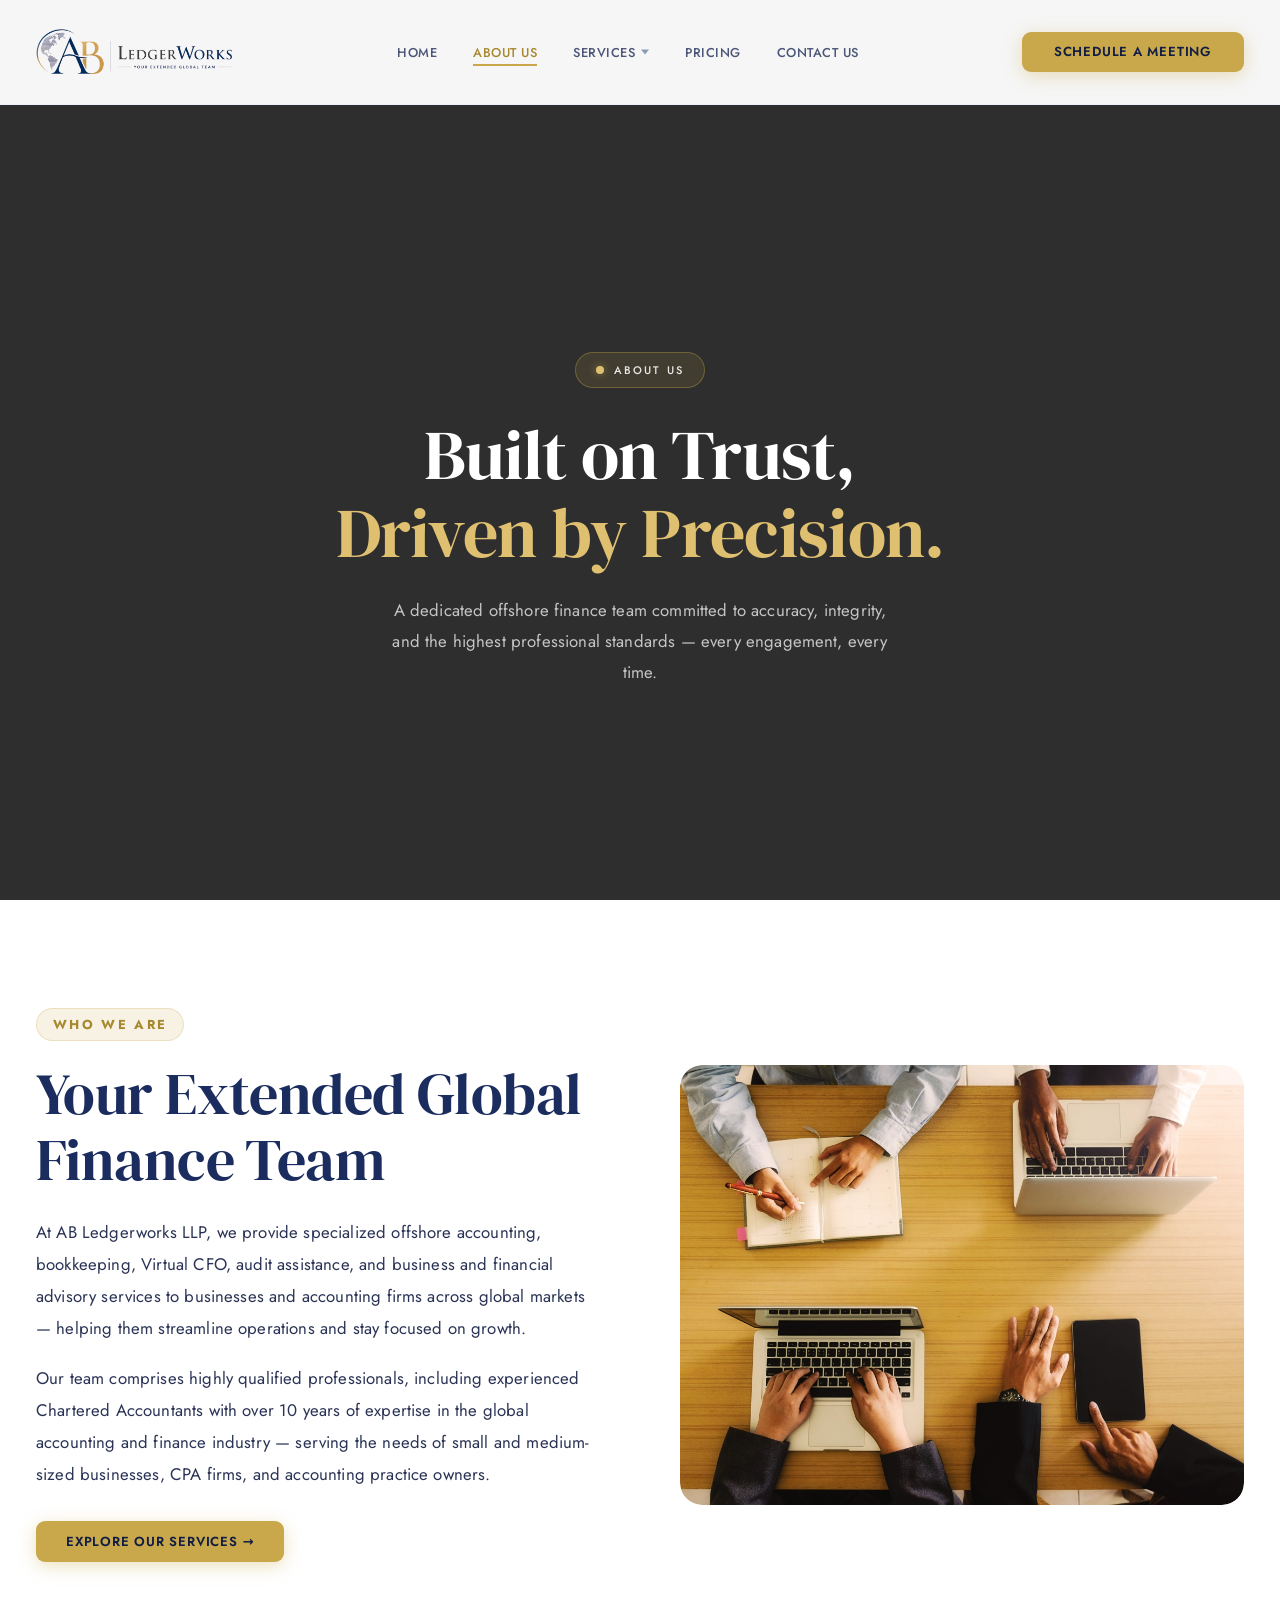
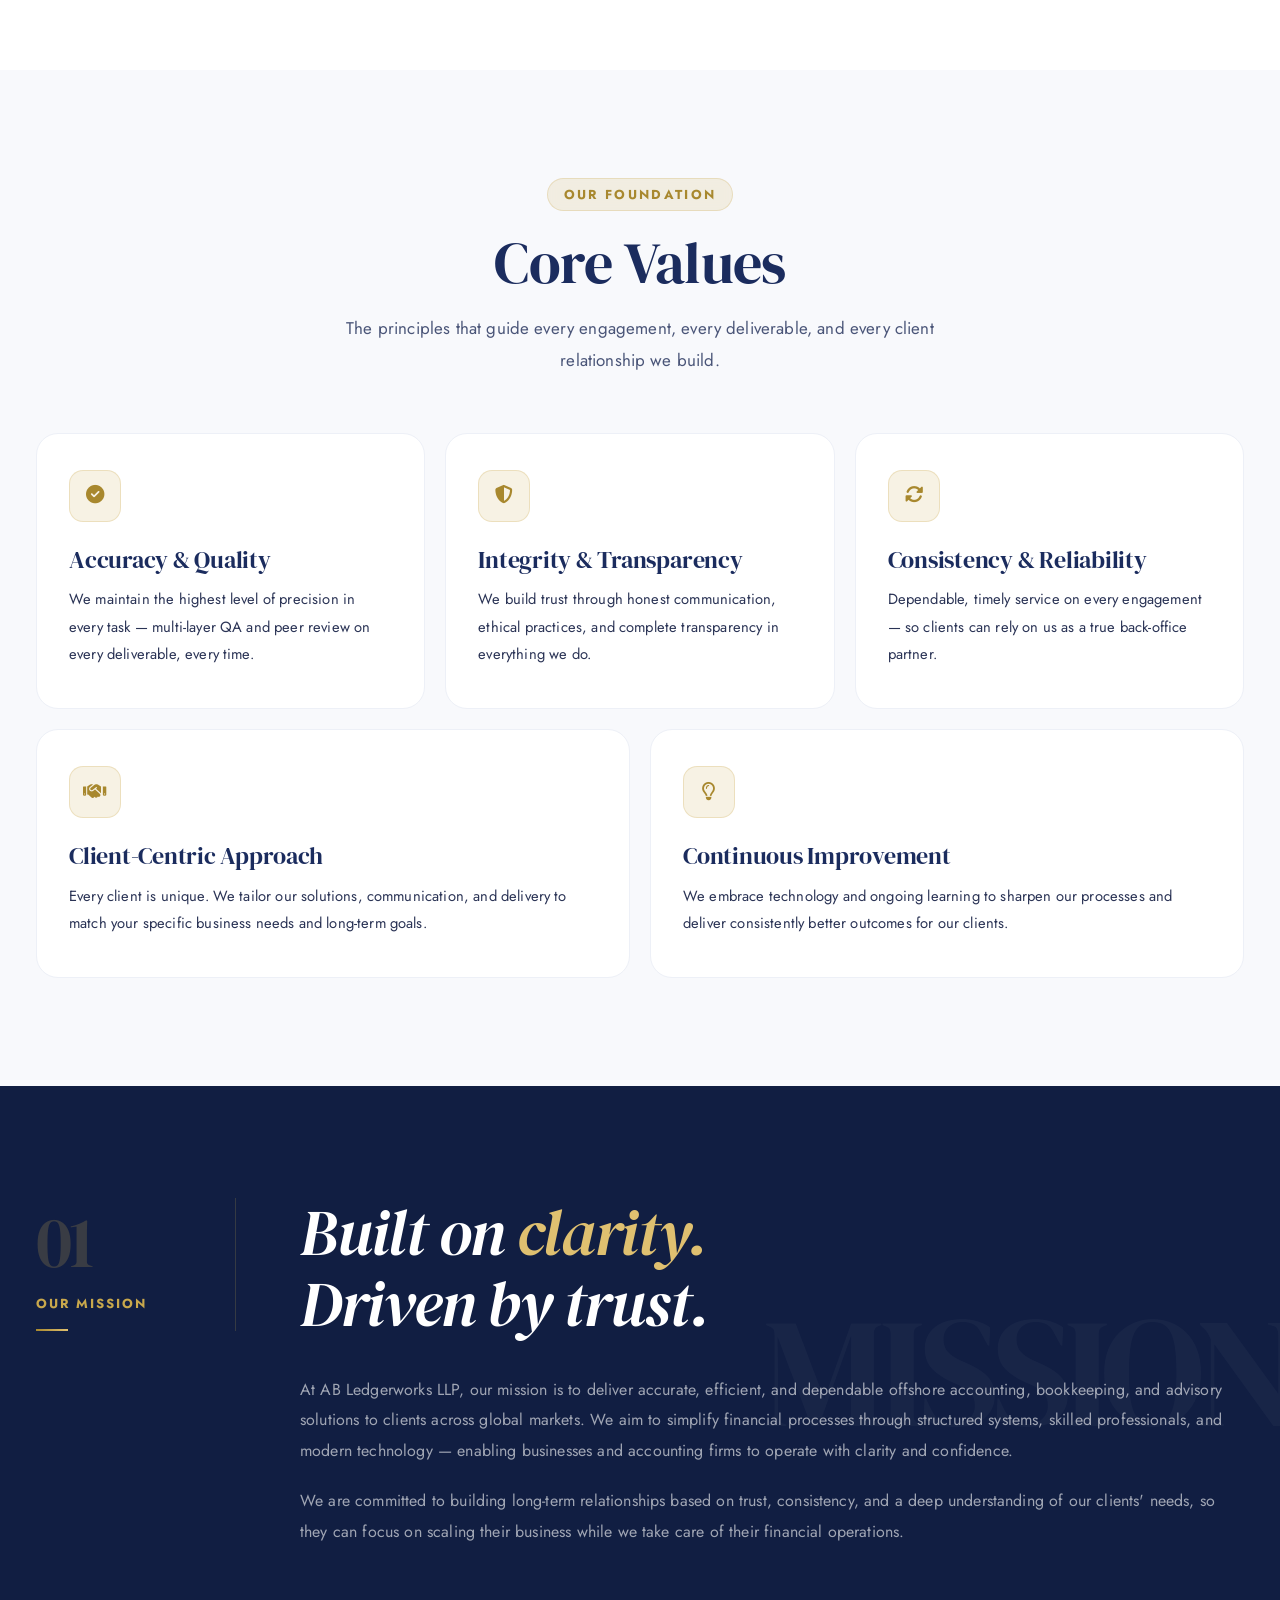
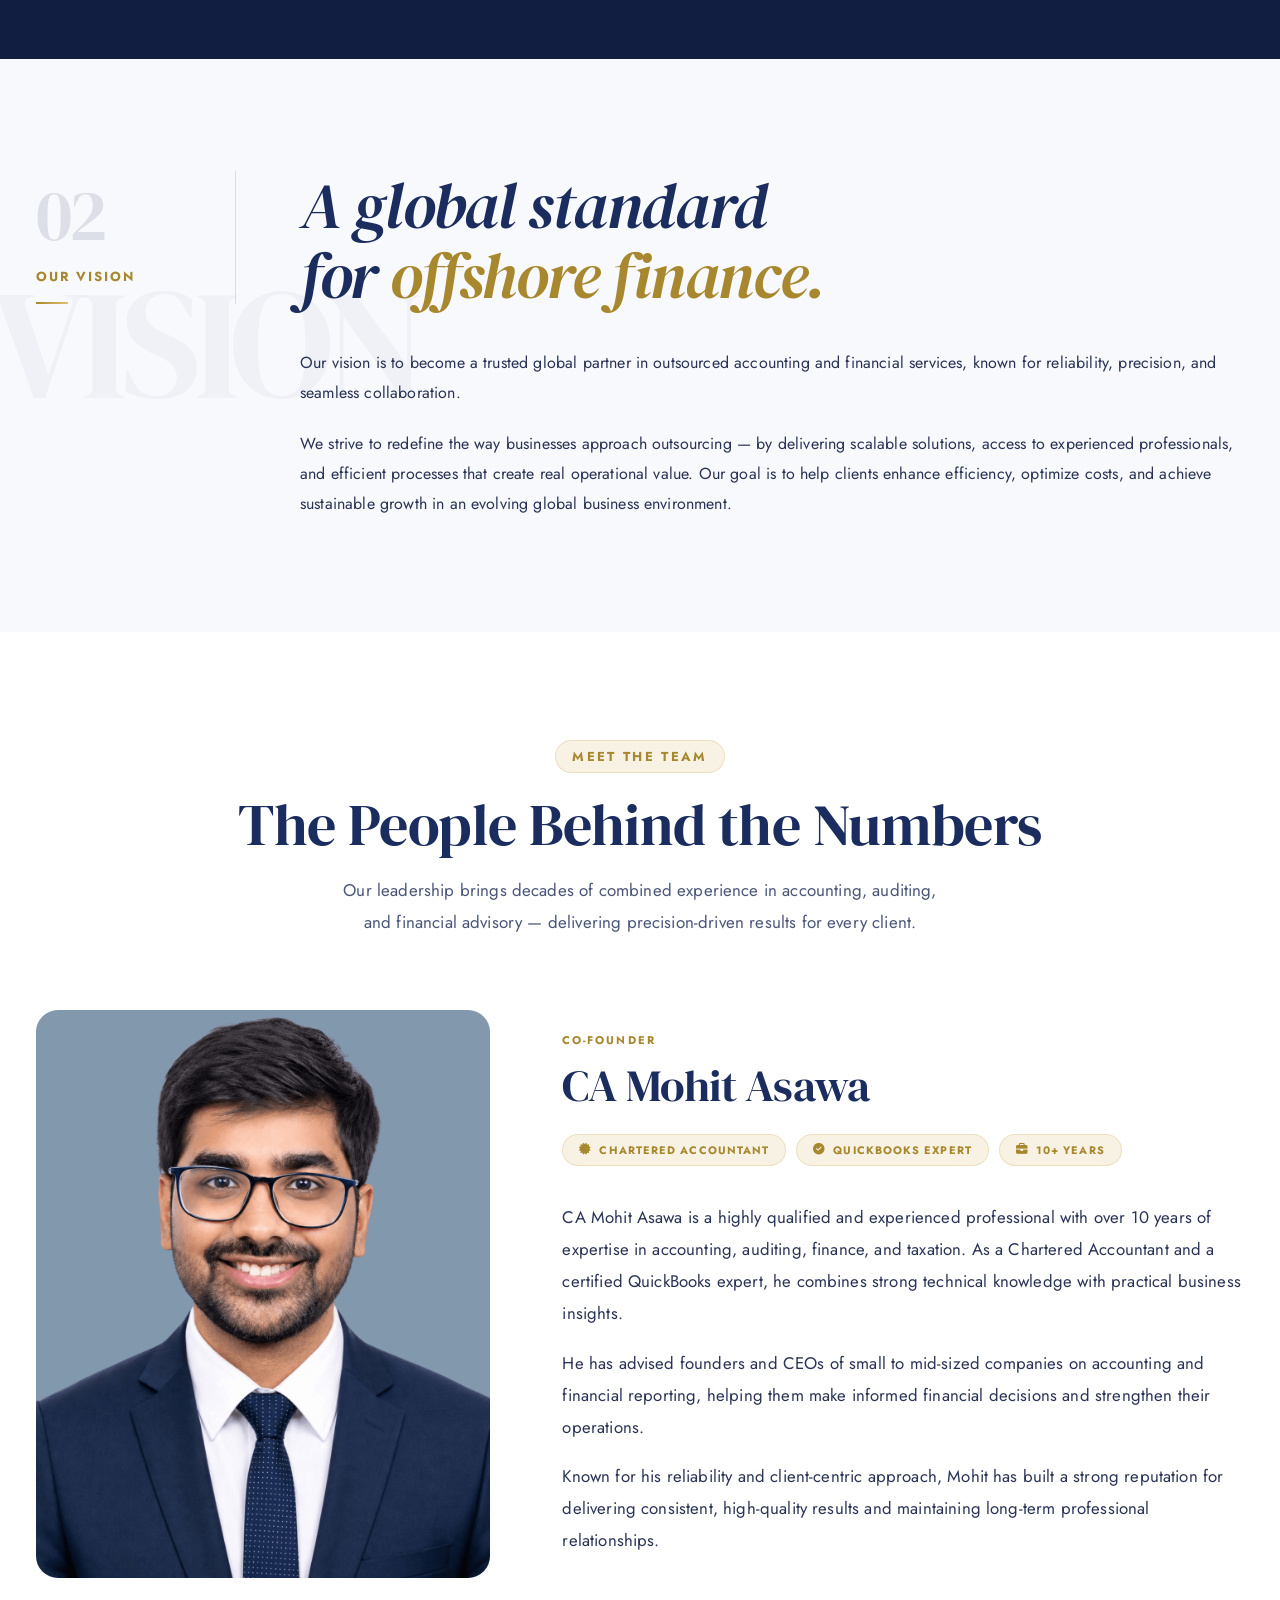
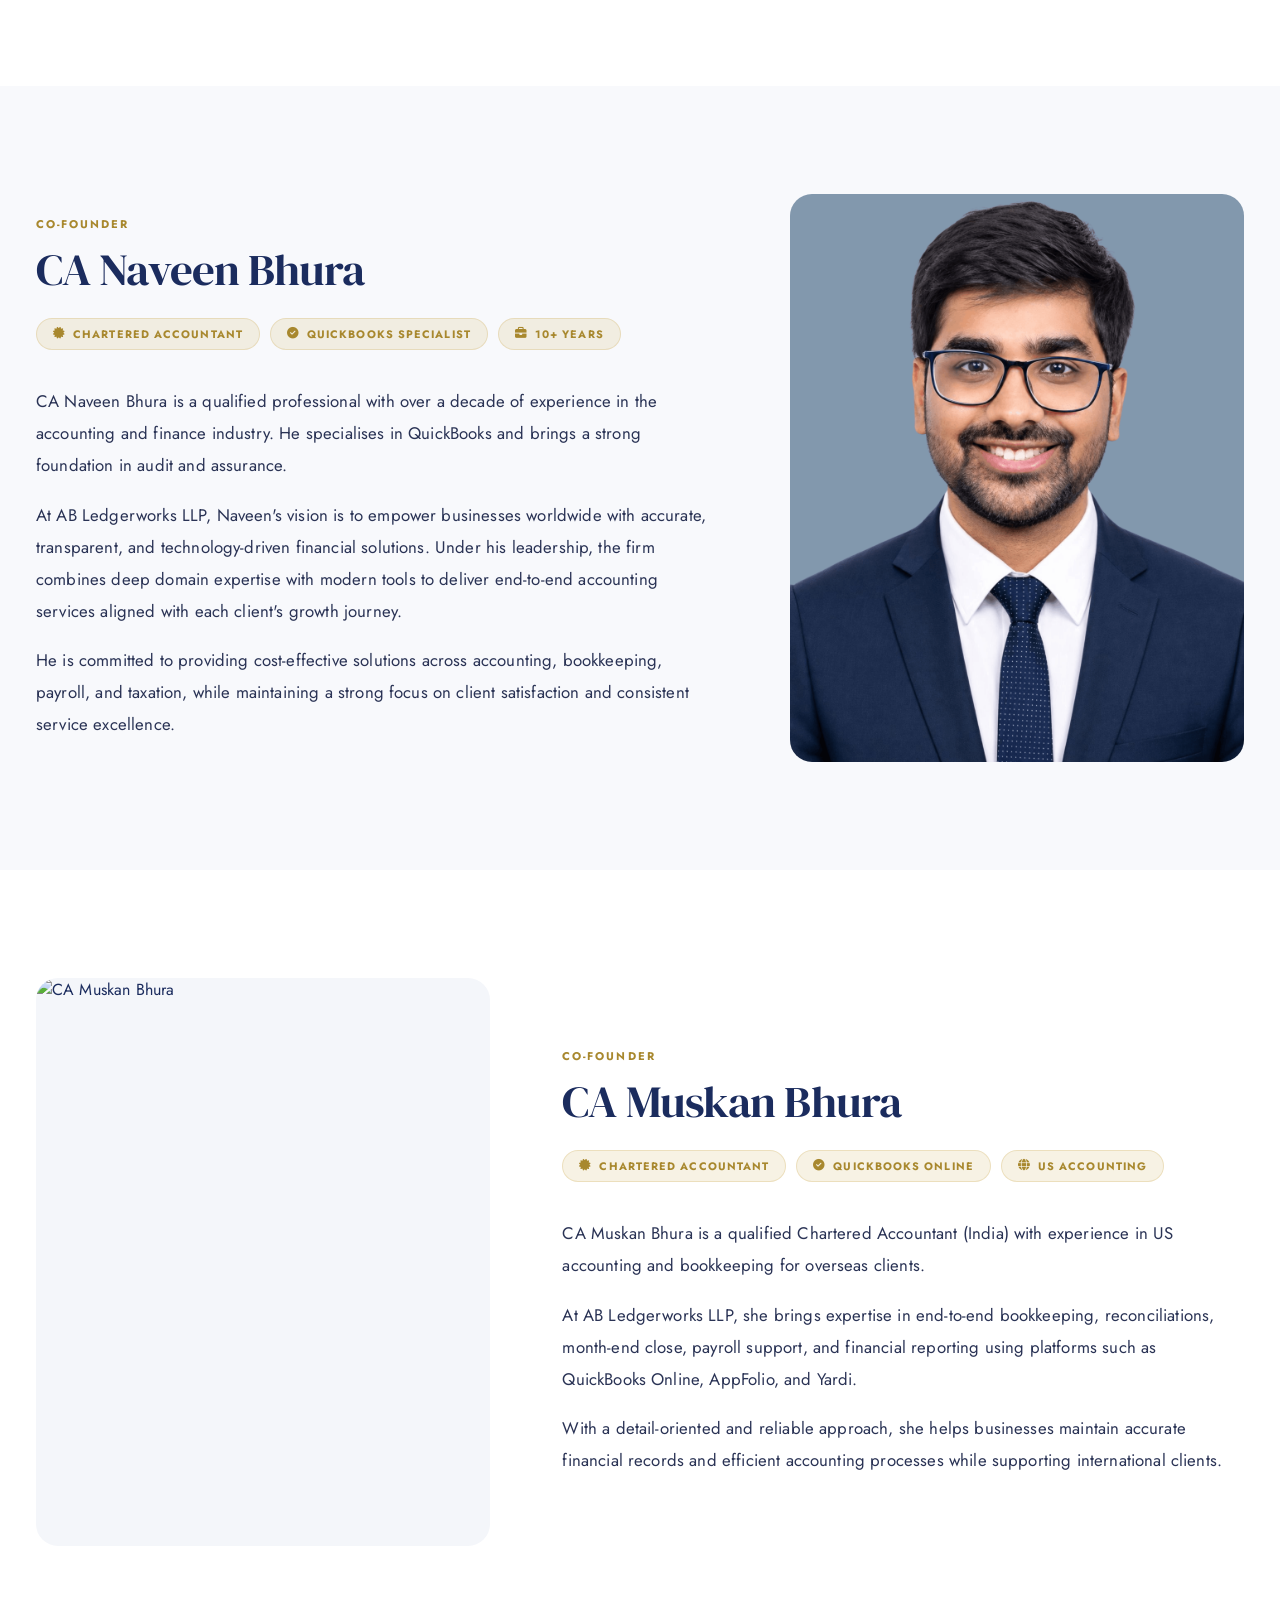
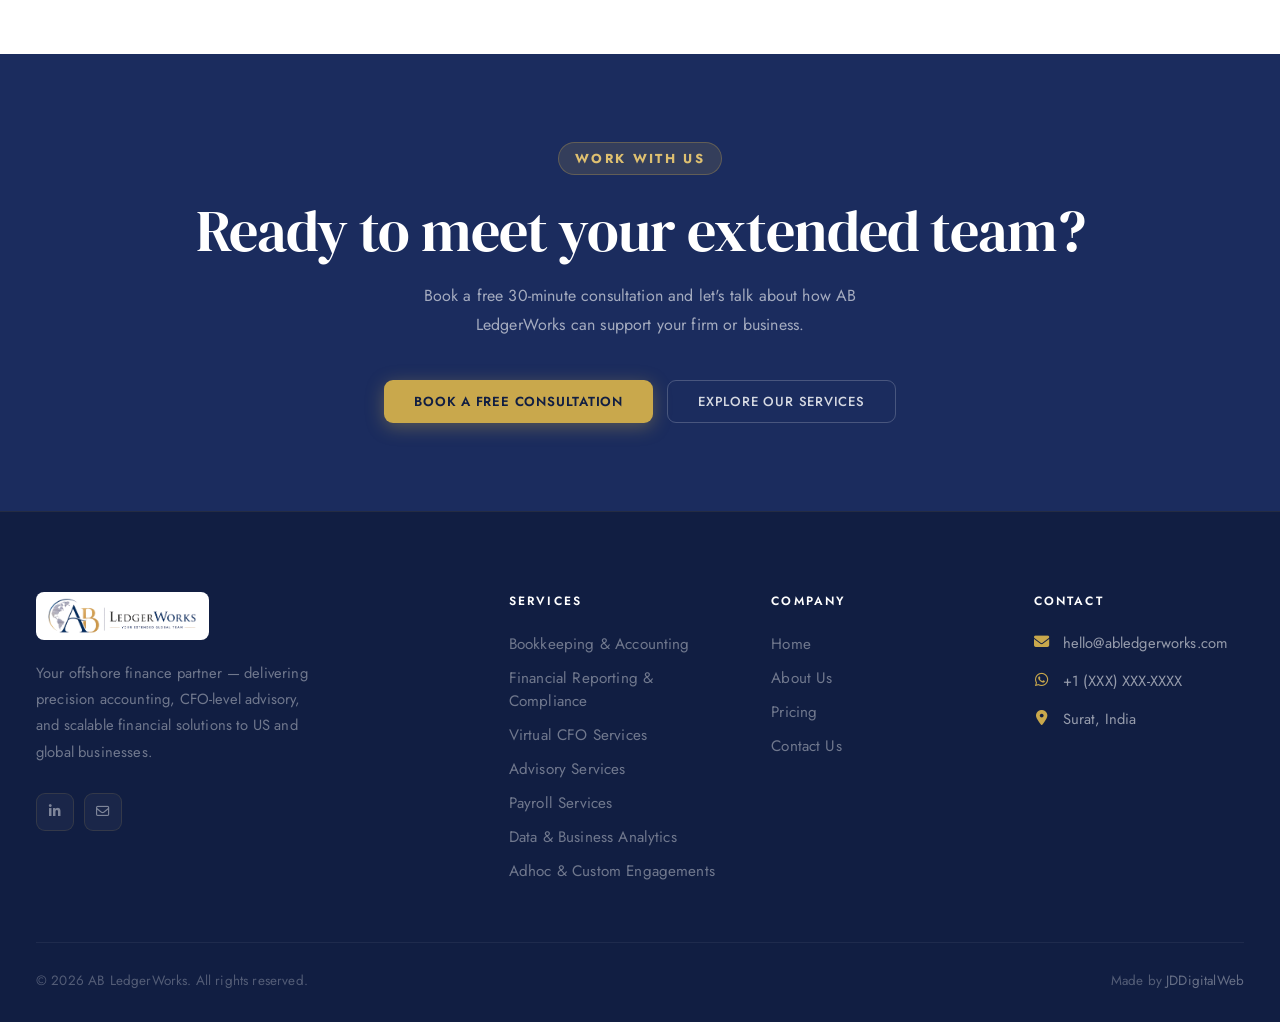
==== about.html @ 7b3af663 "Add services, pricing, contact pages; update nav, footer, and form handling - Add services.html with" ====
<!DOCTYPE html>
<html lang="en">
<head>
<meta charset="UTF-8">
<meta name="viewport" content="width=device-width, initial-scale=1.0">
<title>About Us — AB LedgerWorks</title>
<link href="https://fonts.googleapis.com/css2?family=DM+Serif+Display:ital@0;1&family=Jost:wght@300;400;500;600&display=swap" rel="stylesheet">
<link rel="stylesheet" href="https://cdnjs.cloudflare.com/ajax/libs/font-awesome/6.4.0/css/all.min.css">
<link rel="stylesheet" href="/css/global.css">
<script src="/js/layout.js" defer></script>
<style>

  /* ═══════════════════════════════════════
     HERO
  ═══════════════════════════════════════ */
  .about-hero {
    position: relative; height: 100vh; min-height: 560px;
    display: flex; align-items: center; overflow: hidden;
    background-image: url('/about.jpg');
    background-size: cover; background-position: center 35%;
  }
  .about-hero-overlay {
    position: absolute; inset: 0;
    background: rgba(0,0,0,0.82);
  }
  .about-hero-content {
    position: relative; z-index: 2;
    width: 100%; padding-top: 140px;
    text-align: center;
  }
  @keyframes heroFadeUp {
    from { opacity: 0; transform: translateY(32px); filter: blur(4px); }
    to   { opacity: 1; transform: translateY(0);    filter: blur(0); }
  }
  .about-hero-label {
    display: inline-flex; align-items: center; gap: 10px;
    font-family: var(--font-body);
    font-size: 11px; font-weight: 500; letter-spacing: 0.2em;
    text-transform: uppercase; color: rgba(255,255,255,0.88);
    background: rgba(201,168,76,0.12);
    border: 1px solid rgba(201,168,76,0.35);
    border-radius: 100px; padding: 9px 20px; margin-bottom: 28px;
    backdrop-filter: blur(8px);
    animation: heroFadeUp 0.7s cubic-bezier(0.22,1,0.36,1) 0.1s both;
  }
  .about-hero-label::before {
    content: ''; display: block; width: 8px; height: 8px;
    border-radius: 50%; flex-shrink: 0;
    background: var(--accent-light);
    box-shadow: 0 0 8px rgba(201,168,76,0.6);
  }
  .about-hero-title {
    font-family: var(--font-display);
    font-size: clamp(2.8rem, 5.5vw, 4.8rem);
    color: var(--white); font-weight: 400;
    line-height: 1.12; letter-spacing: -0.01em;
    margin-bottom: 22px;
    animation: heroFadeUp 0.8s cubic-bezier(0.22,1,0.36,1) 0.25s both;
  }
  .about-hero-title em { color: var(--accent-light); font-style: normal; }
  .about-hero-sub {
    font-family: var(--font-body);
    font-size: 1.05rem; font-weight: 400; color: rgba(255,255,255,0.72);
    max-width: 52ch; margin: 0 auto;
    line-height: 1.85;
    animation: heroFadeUp 0.7s cubic-bezier(0.22,1,0.36,1) 0.42s both;
  }

  /* ═══════════════════════════════════════
     WHO WE ARE
  ═══════════════════════════════════════ */
  #who-we-are { background: var(--white); }
  #values { background: var(--off-white); }
  .who-grid {
    display: grid; grid-template-columns: 1fr 1fr;
    gap: 80px; align-items: center;
  }
  .who-text .section-label { display: inline-flex; }
  .who-title {
    font-family: var(--font-display);
    font-size: clamp(2.6rem, 4.5vw, 3.6rem);
    color: var(--navy); font-weight: 400;
    line-height: 1.15; letter-spacing: -0.01em; margin-bottom: 24px;
  }
  .who-body {
    font-family: var(--font-body);
    font-size: 1.05rem; font-weight: 400; color: var(--grey-800);
    line-height: 1.9; margin-bottom: 18px; max-width: 56ch;
  }
  .who-visual {
    position: relative; border-radius: var(--radius-lg); overflow: hidden;
  }
  .who-visual img {
    width: 100%; height: 440px;
    object-fit: cover; display: block;
    border-radius: var(--radius-lg);
  }

  /* ═══════════════════════════════════════
     MISSION & VISION — INDEXED EDITORIAL
  ═══════════════════════════════════════ */
  #our-mission {
    background: var(--navy-deep); padding: 112px 0;
    position: relative; overflow: hidden;
  }
  #our-vision {
    background: var(--off-white); padding: 112px 0;
    position: relative; overflow: hidden;
  }
  #our-mission::after {
    content: 'MISSION'; position: absolute; right: -10px; top: 50%; transform: translateY(-50%);
    font-family: var(--font-display); font-size: clamp(5rem, 12vw, 10rem); font-weight: 400;
    color: rgba(255,255,255,0.03); line-height: 1; letter-spacing: -0.04em;
    pointer-events: none; user-select: none; white-space: nowrap;
  }
  #our-vision::after {
    content: 'VISION'; position: absolute; left: -10px; top: 50%; transform: translateY(-50%);
    font-family: var(--font-display); font-size: clamp(5rem, 12vw, 10rem); font-weight: 400;
    color: rgba(27,44,94,0.04); line-height: 1; letter-spacing: -0.04em;
    pointer-events: none; user-select: none; white-space: nowrap;
  }

  .mv-wrap {
    display: grid; grid-template-columns: 200px 1fr;
    gap: 0; align-items: start;
  }
  .mv-index {
    padding-top: 8px; padding-right: 56px; border-right: 1px solid;
  }
  #our-mission .mv-index { border-color: rgba(201,168,76,0.20); }
  #our-vision  .mv-index { border-color: var(--grey-200); }

  .mv-index-num {
    font-family: var(--font-display); font-size: 4.5rem; font-weight: 400;
    line-height: 1; letter-spacing: -0.04em; margin-bottom: 16px;
  }
  #our-mission .mv-index-num { color: rgba(201,168,76,0.22); }
  #our-vision  .mv-index-num { color: rgba(27,44,94,0.12); }

  .mv-index-label {
    font-family: var(--font-body); font-size: 0.82rem; font-weight: 700;
    letter-spacing: 0.15em; text-transform: uppercase; margin-bottom: 16px;
  }
  #our-mission .mv-index-label { color: var(--accent); }
  #our-vision  .mv-index-label { color: var(--accent-dark); }

  .mv-index-rule {
    width: 32px; height: 2px;
    background: linear-gradient(90deg, var(--accent-dark), var(--accent-light));
  }

  .mv-content { padding-left: 64px; }

  .mv-heading {
    font-family: var(--font-display);
    font-size: clamp(2.5rem, 5vw, 4.5rem); font-weight: 400;
    font-style: italic;
    line-height: 1.1; margin-bottom: 36px; letter-spacing: -0.02em;
  }
  #our-mission .mv-heading { color: var(--white); }
  #our-vision  .mv-heading { color: var(--navy); }
  .mv-heading em { font-style: italic; color: inherit; }
  #our-mission .mv-heading em { color: var(--accent-light); }
  #our-vision  .mv-heading em  { color: var(--accent-dark); }

  .mv-body { display: flex; flex-direction: column; gap: 20px; }
  .mv-body p { font-family: var(--font-body); font-size: 1rem; font-weight: 400; line-height: 1.9; margin: 0; }
  #our-mission .mv-body p { color: rgba(255,255,255,0.60); }
  #our-vision  .mv-body p { color: var(--grey-800); }

  @media (max-width: 860px) {
    .mv-wrap { grid-template-columns: 1fr; }
    .mv-index {
      padding-right: 0; padding-bottom: 28px; border-right: none; border-bottom: 1px solid;
      display: flex; align-items: center; gap: 20px; margin-bottom: 36px;
    }
    .mv-index-num { font-size: 2.8rem; margin-bottom: 0; }
    .mv-index-rule { display: none; }
    .mv-content { padding-left: 0; }
  }
  @media (max-width: 768px) {
    #our-mission, #our-vision { padding: 72px 0; }
    #our-mission::after, #our-vision::after { display: none; }
  }

  /* ═══════════════════════════════════════
     CORE VALUES
  ═══════════════════════════════════════ */
  .values-header { text-align: center; max-width: 640px; margin: 0 auto 56px; }
  .values-header .section-label { display: inline-flex; }

  .values-grid {
    display: grid;
    grid-template-columns: repeat(6, 1fr);
    gap: 20px;
  }
  .value-card:nth-child(1),
  .value-card:nth-child(2),
  .value-card:nth-child(3) { grid-column: span 2; }
  .value-card:nth-child(4),
  .value-card:nth-child(5) { grid-column: span 3; }

  .value-card {
    background: var(--white);
    border: 1px solid var(--grey-100);
    border-radius: var(--radius-lg);
    padding: 36px 32px 40px;
    position: relative; overflow: hidden;
    transition: box-shadow 0.3s, border-color 0.3s, transform 0.3s;
  }
  .value-card::before {
    content: ''; position: absolute; top: 0; left: 0; right: 0; height: 3px;
    background: linear-gradient(90deg, var(--accent-dark), var(--accent), var(--accent-light));
    opacity: 0; transition: opacity 0.3s;
  }
  .value-card:hover { border-color: rgba(201,168,76,0.30); box-shadow: var(--shadow-lg); transform: translateY(-4px); }
  .value-card:hover::before { opacity: 1; }

  .value-icon-wrap {
    width: 52px; height: 52px; border-radius: 14px;
    background: var(--accent-glow);
    border: 1px solid rgba(201,168,76,0.25);
    display: flex; align-items: center; justify-content: center;
    margin-bottom: 24px;
    transition: background 0.3s, border-color 0.3s;
  }
  .value-card:hover .value-icon-wrap { background: rgba(201,168,76,0.22); border-color: rgba(201,168,76,0.45); }
  .value-icon-wrap i { font-size: 1.15rem; color: var(--accent-dark); transition: color 0.3s; }
  .value-card:hover .value-icon-wrap i { color: var(--accent); }

  .value-title {
    font-family: var(--font-display); font-size: 1.5rem; font-weight: 400;
    color: var(--navy); margin-bottom: 12px; line-height: 1.2;
    letter-spacing: -0.01em;
  }
  .value-desc {
    font-family: var(--font-body); font-size: 0.92rem; font-weight: 400;
    color: var(--grey-800); line-height: 1.85;
  }

  /* ═══════════════════════════════════════
     MEET THE TEAM
  ═══════════════════════════════════════ */
  #team { background: var(--white); }
  .team-header { text-align: center; margin: 0 auto 72px; }
  .team-header .section-label { display: inline-flex; }

  #team { background: var(--white); }

  .team-alt-bg {
    background: var(--off-white);
    padding: 108px 0;
  }
  .team-white-bg {
    background: var(--white);
    padding: 108px 0;
  }

  /* Content wider (3fr), image narrower (2fr); flip inverts the columns */
  .team-profile {
    display: grid; grid-template-columns: 2fr 3fr;
    gap: 72px; align-items: center;
  }
  .team-profile.flip { grid-template-columns: 3fr 2fr; }

  .team-profile-photo {
    border-radius: var(--radius-lg); overflow: hidden;
    background: var(--grey-50);
  }
  .team-profile-photo img {
    width: 100%; display: block;
    aspect-ratio: 4 / 5; object-fit: cover; object-position: center center;
  }

  .team-profile.flip .team-profile-photo { order: 2; }
  .team-profile.flip .team-profile-content { order: 1; }

  .team-role-label {
    font-family: var(--font-body); font-size: 0.7rem; font-weight: 700;
    letter-spacing: 0.18em; text-transform: uppercase;
    color: var(--accent-dark); margin-bottom: 14px;
  }
  .team-name {
    font-family: var(--font-display);
    font-size: clamp(2.2rem, 3.5vw, 3.2rem);
    color: var(--navy); font-weight: 400; line-height: 1.08;
    letter-spacing: -0.02em; margin-bottom: 10px;
  }
  .team-subtitle {
    font-family: var(--font-body); font-size: 0.9rem; font-weight: 400;
    color: var(--grey-800); margin-bottom: 24px;
  }
  .team-tags {
    display: flex; flex-wrap: wrap; gap: 10px; margin-top: 24px; margin-bottom: 36px;
  }
  .team-tag {
    display: inline-flex; align-items: center; gap: 7px;
    font-family: var(--font-body); font-size: 0.68rem; font-weight: 700;
    letter-spacing: 0.1em; text-transform: uppercase;
    color: var(--accent-dark); background: var(--accent-glow);
    border: 1px solid rgba(201,168,76,0.25);
    border-radius: 100px; padding: 7px 16px;
  }
  .team-tag i { font-size: 0.72rem; }
  .team-bio p {
    font-family: var(--font-body); font-size: 1.05rem; font-weight: 400;
    color: var(--grey-800); line-height: 1.9; margin-bottom: 18px;
  }
  .team-bio p:last-child { margin-bottom: 0; }

  @media (max-width: 900px) {
    .team-profile,
    .team-profile.flip { grid-template-columns: 1fr; gap: 36px; }
    .team-profile-photo { order: 1 !important; }
    .team-profile-photo img { aspect-ratio: 3 / 2; }
    .team-profile-content { order: 2 !important; }
  }

  /* ═══════════════════════════════════════
     CTA STRIP
  ═══════════════════════════════════════ */
  #about-cta {
    background: var(--navy);
    padding: 88px 0;
    text-align: center;
  }
  .about-cta-label {
    display: inline-flex; align-items: center;
    font-family: var(--font-body); font-size: 13px; font-weight: 700;
    letter-spacing: 0.18em; text-transform: uppercase;
    color: var(--accent-light);
    background: rgba(201,168,76,0.15);
    border: 1px solid rgba(201,168,76,0.30);
    border-radius: 100px; padding: 6px 16px; margin-bottom: 24px;
  }
  .about-cta-title {
    font-family: var(--font-display);
    font-size: clamp(2.6rem, 4.5vw, 3.6rem);
    color: var(--white); font-weight: 400;
    line-height: 1.1; letter-spacing: -0.02em; margin-bottom: 18px;
  }
  .about-cta-sub {
    font-family: var(--font-body); font-size: 1rem;
    color: rgba(255,255,255,0.60); max-width: 48ch;
    margin: 0 auto 40px; line-height: 1.85;
  }
  .about-cta-actions { display: flex; gap: 14px; justify-content: center; flex-wrap: wrap; }

  /* ═══════════════════════════════════════
     RESPONSIVE
  ═══════════════════════════════════════ */
  @media (max-width: 900px) {
    .who-grid { grid-template-columns: 1fr; gap: 48px; }
    .mission-grid { grid-template-columns: 1fr; }
    .who-visual { display: none; }
    .values-grid { grid-template-columns: repeat(2, 1fr); }
    .value-card:nth-child(1), .value-card:nth-child(2),
    .value-card:nth-child(3), .value-card:nth-child(4),
    .value-card:nth-child(5) { grid-column: span 1; }
  }
  @media (max-width: 768px) {
    .about-hero { height: 50vh; min-height: 380px; }
    .about-cta-actions { flex-direction: column; align-items: center; }
  }
  @media (max-width: 540px) {
    .about-hero { height: 60vh; }
    .about-hero-title { font-size: clamp(2rem, 8vw, 2.8rem); }
    .values-grid { grid-template-columns: 1fr; }
  }

</style>
</head>
<body>

<!-- Nav and footer injected by layout.js -->

<!-- ═══════════════ HERO ═══════════════ -->
<section class="about-hero">
  <div class="about-hero-overlay"></div>
  <div class="container about-hero-content">
    <div class="about-hero-label">About Us</div>
    <h1 class="about-hero-title">Built on Trust,<br><em>Driven by Precision.</em></h1>
    <p class="about-hero-sub">A dedicated offshore finance team committed to accuracy, integrity, and the highest professional standards — every engagement, every time.</p>
  </div>
</section>

<!-- ═══════════════ WHO WE ARE ═══════════════ -->
<section id="who-we-are" class="section">
  <div class="container">
    <div class="who-grid">

      <div class="who-text">
        <div class="section-label">Who We Are</div>
        <h2 class="who-title">Your Extended Global Finance Team</h2>
        <p class="who-body">At AB Ledgerworks LLP, we provide specialized offshore accounting, bookkeeping, Virtual CFO, audit assistance, and business and financial advisory services to businesses and accounting firms across global markets — helping them streamline operations and stay focused on growth.</p>
        <p class="who-body">Our team comprises highly qualified professionals, including experienced Chartered Accountants with over 10 years of expertise in the global accounting and finance industry — serving the needs of small and medium-sized businesses, CPA firms, and accounting practice owners.</p>
        <a href="/services.html" class="btn btn-primary" style="margin-top:12px;">Explore Our Services →</a>
      </div>

      <div class="who-visual">
        <img src="/about_section.jpg" alt="AB LedgerWorks at work">
      </div>

    </div>
  </div>
</section>

<!-- ═══════════════ CORE VALUES ═══════════════ -->
<section id="values" class="section">
  <div class="container">

    <div class="values-header">
      <div class="section-label">Our Foundation</div>
      <h2 class="section-title">Core Values</h2>
      <p class="section-subtitle" style="margin:0 auto;">The principles that guide every engagement, every deliverable, and every client relationship we build.</p>
    </div>

    <div class="values-grid">

      <div class="value-card">
        <div class="value-icon-wrap"><i class="fa-solid fa-circle-check"></i></div>
        <div class="value-title">Accuracy &amp; Quality</div>
        <p class="value-desc">We maintain the highest level of precision in every task — multi-layer QA and peer review on every deliverable, every time.</p>
      </div>

      <div class="value-card">
        <div class="value-icon-wrap"><i class="fa-solid fa-shield-halved"></i></div>
        <div class="value-title">Integrity &amp; Transparency</div>
        <p class="value-desc">We build trust through honest communication, ethical practices, and complete transparency in everything we do.</p>
      </div>

      <div class="value-card">
        <div class="value-icon-wrap"><i class="fa-solid fa-rotate"></i></div>
        <div class="value-title">Consistency &amp; Reliability</div>
        <p class="value-desc">Dependable, timely service on every engagement — so clients can rely on us as a true back-office partner.</p>
      </div>

      <div class="value-card">
        <div class="value-icon-wrap"><i class="fa-solid fa-handshake"></i></div>
        <div class="value-title">Client-Centric Approach</div>
        <p class="value-desc">Every client is unique. We tailor our solutions, communication, and delivery to match your specific business needs and long-term goals.</p>
      </div>

      <div class="value-card">
        <div class="value-icon-wrap"><i class="fa-regular fa-lightbulb"></i></div>
        <div class="value-title">Continuous Improvement</div>
        <p class="value-desc">We embrace technology and ongoing learning to sharpen our processes and deliver consistently better outcomes for our clients.</p>
      </div>

    </div>
  </div>
</section>

<!-- ═══════════════ MISSION ═══════════════ -->
<section id="our-mission">
  <div class="container">
    <div class="mv-wrap">

      <div class="mv-index">
        <div class="mv-index-num">01</div>
        <div class="mv-index-label">Our Mission</div>
        <div class="mv-index-rule"></div>
      </div>

      <div class="mv-content">
        <h2 class="mv-heading">Built on <em>clarity.</em><br>Driven by trust.</h2>
        <div class="mv-body">
          <p>At AB Ledgerworks LLP, our mission is to deliver accurate, efficient, and dependable offshore accounting, bookkeeping, and advisory solutions to clients across global markets. We aim to simplify financial processes through structured systems, skilled professionals, and modern technology — enabling businesses and accounting firms to operate with clarity and confidence.</p>
          <p>We are committed to building long-term relationships based on trust, consistency, and a deep understanding of our clients' needs, so they can focus on scaling their business while we take care of their financial operations.</p>
        </div>
      </div>

    </div>
  </div>
</section>

<!-- ═══════════════ VISION ═══════════════ -->
<section id="our-vision">
  <div class="container">
    <div class="mv-wrap">

      <div class="mv-index">
        <div class="mv-index-num">02</div>
        <div class="mv-index-label">Our Vision</div>
        <div class="mv-index-rule"></div>
      </div>

      <div class="mv-content">
        <h2 class="mv-heading">A global standard<br>for <em>offshore finance.</em></h2>
        <div class="mv-body">
          <p>Our vision is to become a trusted global partner in outsourced accounting and financial services, known for reliability, precision, and seamless collaboration.</p>
          <p>We strive to redefine the way businesses approach outsourcing — by delivering scalable solutions, access to experienced professionals, and efficient processes that create real operational value. Our goal is to help clients enhance efficiency, optimize costs, and achieve sustainable growth in an evolving global business environment.</p>
        </div>
      </div>

    </div>
  </div>
</section>

<!-- ═══════════════ MEET THE TEAM ═══════════════ -->
<section id="team" class="section">
  <div class="container">

    <div class="team-header">
      <div class="section-label">Meet the Team</div>
      <h2 class="section-title" style="white-space:nowrap;text-align:center;">The People Behind the Numbers</h2>
      <p class="section-subtitle" style="margin:0 auto;">Our leadership brings decades of combined experience in accounting, auditing, and financial advisory — delivering precision-driven results for every client.</p>
    </div>

    <!-- Mohit — photo left, content right -->
    <div class="team-profile">
      <div class="team-profile-photo">
        <img src="/mohit.png" alt="CA Mohit Asawa">
      </div>
      <div class="team-profile-content">
        <div class="team-role-label">Co-Founder</div>
        <div class="team-name">CA Mohit Asawa</div>
        <div class="team-tags">
          <span class="team-tag"><i class="fa-solid fa-certificate"></i> Chartered Accountant</span>
          <span class="team-tag"><i class="fa-solid fa-circle-check"></i> QuickBooks Expert</span>
          <span class="team-tag"><i class="fa-solid fa-briefcase"></i> 10+ Years</span>
        </div>
        <div class="team-bio">
          <p>CA Mohit Asawa is a highly qualified and experienced professional with over 10 years of expertise in accounting, auditing, finance, and taxation. As a Chartered Accountant and a certified QuickBooks expert, he combines strong technical knowledge with practical business insights.</p>
          <p>He has advised founders and CEOs of small to mid-sized companies on accounting and financial reporting, helping them make informed financial decisions and strengthen their operations.</p>
          <p>Known for his reliability and client-centric approach, Mohit has built a strong reputation for delivering consistent, high-quality results and maintaining long-term professional relationships.</p>
        </div>
      </div>
    </div>

  </div>
</section>

<!-- Naveen — off-white bg, content left, photo right -->
<div class="team-alt-bg">
  <div class="container">
    <div class="team-profile flip">
      <div class="team-profile-photo">
        <img src="/mohit.png" alt="CA Naveen Bhura">
      </div>
      <div class="team-profile-content">
        <div class="team-role-label">Co-Founder</div>
        <div class="team-name">CA Naveen Bhura</div>
        <div class="team-tags">
          <span class="team-tag"><i class="fa-solid fa-certificate"></i> Chartered Accountant</span>
          <span class="team-tag"><i class="fa-solid fa-circle-check"></i> QuickBooks Specialist</span>
          <span class="team-tag"><i class="fa-solid fa-briefcase"></i> 10+ Years</span>
        </div>
        <div class="team-bio">
          <p>CA Naveen Bhura is a qualified professional with over a decade of experience in the accounting and finance industry. He specialises in QuickBooks and brings a strong foundation in audit and assurance.</p>
          <p>At AB Ledgerworks LLP, Naveen's vision is to empower businesses worldwide with accurate, transparent, and technology-driven financial solutions. Under his leadership, the firm combines deep domain expertise with modern tools to deliver end-to-end accounting services aligned with each client's growth journey.</p>
          <p>He is committed to providing cost-effective solutions across accounting, bookkeeping, payroll, and taxation, while maintaining a strong focus on client satisfaction and consistent service excellence.</p>
        </div>
      </div>
    </div>
  </div>
</div>

<!-- Muskan — white bg, photo left, content right -->
<section class="team-white-bg">
  <div class="container">
    <div class="team-profile">
      <div class="team-profile-photo">
        <img src="/muskan.jpg" alt="CA Muskan Bhura">
      </div>
      <div class="team-profile-content">
        <div class="team-role-label">Co-Founder</div>
        <div class="team-name">CA Muskan Bhura</div>
        <div class="team-tags">
          <span class="team-tag"><i class="fa-solid fa-certificate"></i> Chartered Accountant</span>
          <span class="team-tag"><i class="fa-solid fa-circle-check"></i> QuickBooks Online</span>
          <span class="team-tag"><i class="fa-solid fa-globe"></i> US Accounting</span>
        </div>
        <div class="team-bio">
          <p>CA Muskan Bhura is a qualified Chartered Accountant (India) with experience in US accounting and bookkeeping for overseas clients.</p>
          <p>At AB Ledgerworks LLP, she brings expertise in end-to-end bookkeeping, reconciliations, month-end close, payroll support, and financial reporting using platforms such as QuickBooks Online, AppFolio, and Yardi.</p>
          <p>With a detail-oriented and reliable approach, she helps businesses maintain accurate financial records and efficient accounting processes while supporting international clients.</p>
        </div>
      </div>
    </div>
  </div>
</section>

<!-- ═══════════════ CTA ═══════════════ -->
<section id="about-cta">
  <div class="container">
    <div class="about-cta-label">Work With Us</div>
    <h2 class="about-cta-title">Ready to meet your extended team?</h2>
    <p class="about-cta-sub">Book a free 30-minute consultation and let's talk about how AB LedgerWorks can support your firm or business.</p>
    <div class="about-cta-actions">
      <a href="/contact.html" class="btn btn-primary">Book a Free Consultation</a>
      <a href="/services.html" class="btn btn-outline-white">Explore Our Services</a>
    </div>
  </div>
</section>

<script>
  /* ── ABOUT PAGE JS ── */
</script>
</body>
</html>
---- css/global.css ----
/* ═══════════════════════════════════════
   AB LEDGERWORKS — GLOBAL STYLESHEET
   Shared across all pages
═══════════════════════════════════════ */

/* ─── TOKENS ─── */
:root {
  --navy:         #1B2C5E;
  --navy-deep:    #111E42;
  --navy-mid:     #213570;
  --navy-light:   #2B4494;
  --accent:       #C9A84C;
  --accent-light: #DFC070;
  --accent-dark:  #A8882E;
  --accent-glow:  rgba(201,168,76,0.15);
  --silver:       #8C9BB5;
  --white:        #FFFFFF;
  --off-white:    #F8F9FC;
  --grey-50:      #F4F6FA;
  --grey-100:     #EDF0F7;
  --grey-200:     #D8DDEC;
  --grey-300:     #B8C2D8;
  --grey-400:     #8C9BB5;
  --grey-600:     #4A5578;
  --grey-800:     #2A3355;
  --font-display: 'DM Serif Display', Georgia, serif;
  --font-body:    'Jost', system-ui, sans-serif;
  --shadow-sm:    0 1px 4px rgba(27,44,94,0.07);
  --shadow-md:    0 4px 20px rgba(27,44,94,0.12);
  --shadow-lg:    0 16px 52px rgba(27,44,94,0.18);
  --shadow-accent: 0 8px 32px rgba(201,168,76,0.30);
  --radius:       14px;
  --radius-lg:    22px;
  --radius-xl:    32px;
}

/* ─── RESET ─── */
*, *::before, *::after { box-sizing: border-box; margin: 0; padding: 0; }
html { scroll-behavior: smooth; }
body {
  font-family: var(--font-body);
  font-size: 16px;
  font-weight: 400;
  color: var(--navy);
  background: var(--white);
  overflow-x: hidden;
  -webkit-font-smoothing: antialiased;
  letter-spacing: 0.01em;
}

/* ─── UTILITY ─── */
.container { max-width: 1320px; margin: 0 auto; padding: 0 36px; }
.section { padding: 108px 0; }

/* ─── SECTION TYPOGRAPHY ─── */
.section-label {
  display: inline-flex; align-items: center;
  font-family: var(--font-body);
  font-size: 13px; font-weight: 700; letter-spacing: 0.18em;
  text-transform: uppercase; color: var(--accent-dark); margin-bottom: 20px;
  background: var(--accent-glow);
  border: 1px solid rgba(201,168,76,0.25);
  border-radius: 100px;
  padding: 6px 16px;
  backdrop-filter: blur(6px); -webkit-backdrop-filter: blur(6px);
}
.section-title {
  font-family: var(--font-display);
  font-size: clamp(2.6rem, 4.5vw, 3.6rem);
  color: var(--navy); line-height: 1.1; margin-bottom: 18px;
  font-weight: 400; letter-spacing: -0.01em;
}
.section-subtitle {
  font-family: var(--font-body);
  font-size: 1.06rem; font-weight: 400; color: var(--grey-600); line-height: 1.9; max-width: 60ch;
}

/* ─── BUTTONS ─── */
.btn {
  display: inline-flex; align-items: center; gap: 8px;
  padding: 14px 30px; border-radius: 9px; font-family: var(--font-body);
  font-size: 0.82rem; font-weight: 500; cursor: pointer;
  text-decoration: none; border: none; line-height: 1;
  letter-spacing: 0.06em; text-transform: uppercase;
}
.btn-primary {
  background: var(--accent);
  color: var(--navy-deep); font-weight: 600;
  box-shadow: 0 4px 18px rgba(201,168,76,0.36);
  transition: transform 0.25s, box-shadow 0.25s, background 0.25s;
}
.btn-primary:hover { background: var(--accent-dark); transform: translateY(-2px); box-shadow: var(--shadow-accent); }
.btn-outline {
  background: transparent; color: var(--navy); border: 1.5px solid var(--grey-200);
  transition: border-color 0.2s, color 0.2s, background 0.2s;
}
.btn-outline:hover { border-color: var(--accent); color: var(--accent-dark); background: var(--accent-glow); }
.btn-outline-white {
  background: transparent; color: rgba(255,255,255,0.82);
  border: 1.5px solid rgba(255,255,255,0.20);
  transition: border-color 0.2s, color 0.2s, background 0.2s;
}
.btn-outline-white:hover { border-color: rgba(255,255,255,0.6); color: var(--white); background: rgba(255,255,255,0.08); }
.btn-glass {
  background: rgba(255,255,255,0.10); color: var(--white);
  border: 1.5px solid rgba(255,255,255,0.22);
  backdrop-filter: blur(10px); -webkit-backdrop-filter: blur(10px);
  transition: background 0.25s, border-color 0.25s, color 0.25s, box-shadow 0.25s;
}
.btn-glass:hover {
  background: var(--accent); border-color: var(--accent);
  color: var(--white); box-shadow: var(--shadow-accent);
}
.btn-navy {
  background: var(--navy); color: var(--white);
  box-shadow: 0 4px 18px rgba(27,44,94,0.30);
  transition: background 0.25s, transform 0.25s, box-shadow 0.25s;
}
.btn-navy:hover { background: var(--navy-light); transform: translateY(-2px); box-shadow: 0 8px 28px rgba(27,44,94,0.38); }

/* ─── SCROLL PROGRESS ─── */
.scroll-progress {
  position: fixed; top: 0; left: 0; height: 3px;
  background: linear-gradient(90deg, var(--navy-deep), var(--navy-light), #5B8FD4);
  z-index: 200; width: 0%; transition: width 0.1s linear;
}

/* ═══════════════════════════════════════
   NAVBAR
═══════════════════════════════════════ */
nav {
  position: fixed; top: 0; left: 0; right: 0; z-index: 100;
  padding: 28px 0;
  background: rgba(255,255,255,0.96);
  backdrop-filter: blur(14px); -webkit-backdrop-filter: blur(14px);
  box-shadow: 0 1px 0 rgba(27,44,94,0.08);
  border-bottom: 1px solid var(--grey-100);
  transition: padding 0.3s ease, box-shadow 0.3s ease;
}
nav.scrolled {
  padding: 20px 0;
  box-shadow: 0 4px 28px rgba(27,44,94,0.10);
  border-bottom-color: var(--grey-200);
}
nav .container { display: flex; align-items: center; justify-content: space-between; gap: 24px; }

.nav-logo { display: flex; align-items: center; gap: 14px; text-decoration: none; flex-shrink: 0; order: 1; }
.nav-logo-img { height: 48px; width: auto; object-fit: contain; }

.nav-links { display: flex; align-items: center; gap: 36px; list-style: none; flex: 1; justify-content: center; order: 2; }
.nav-item { position: relative; }
.nav-item > a {
  display: flex; align-items: center; gap: 5px; color: var(--grey-600);
  text-decoration: none; font-size: 0.8rem; font-weight: 500;
  letter-spacing: 0.04em; text-transform: uppercase;
  transition: color 0.2s; position: relative;
}
.nav-item > a::after {
  content: ''; position: absolute; bottom: -4px; left: 0; right: 0;
  height: 1.5px; background: var(--accent);
  transform: scaleX(0); transition: transform 0.25s ease;
}
.nav-item > a:hover,
.nav-item > a.active { color: var(--accent-dark); }
.nav-item > a:hover::after,
.nav-item > a.active::after { transform: scaleX(1); }

.dropdown-toggle { padding-right: 14px; }
.dropdown-toggle::before {
  content: ''; position: absolute; right: 0; top: 50%;
  transform: translateY(-50%); width: 0; height: 0;
  border-left: 4px solid transparent; border-right: 4px solid transparent;
  border-top: 5px solid var(--grey-400);
  transition: transform 0.3s, border-top-color 0.2s; pointer-events: none;
}
.nav-item:hover > a.dropdown-toggle::before { transform: translateY(-50%) rotate(180deg); border-top-color: var(--accent-dark); }
.nav-item > a.dropdown-toggle::after { display: none; }

.dropdown-menu {
  position: absolute; top: 100%; left: -16px; min-width: 290px;
  background: var(--white); border: 1px solid var(--grey-100); border-radius: 16px;
  box-shadow: 0 16px 44px rgba(27,44,94,0.14);
  margin-top: 10px; opacity: 0; visibility: hidden;
  transform: translateY(-6px); transition: all 0.25s ease;
  padding: 8px 0; z-index: 101;
}
.nav-item:hover .dropdown-menu { opacity: 1; visibility: visible; transform: translateY(0); }
.dropdown-menu a {
  display: block; padding: 11px 20px; color: var(--grey-600);
  text-decoration: none; font-size: 0.86rem; font-weight: 500;
  transition: all 0.2s; border-left: 2px solid transparent;
}
.dropdown-menu a:hover { background: var(--grey-50); color: var(--accent-dark); border-left-color: var(--accent); padding-left: 24px; }
.dropdown-menu .dropdown-title {
  padding: 12px 20px 8px; color: var(--navy); font-weight: 700;
  font-size: 0.74rem; text-transform: uppercase; letter-spacing: 0.11em;
  border-bottom: 1px solid var(--grey-100);
}

.nav-cta { display: flex; align-items: center; gap: 12px; flex-shrink: 0; order: 3; }

.hamburger {
  display: none; flex-direction: column; gap: 5px; cursor: pointer;
  padding: 4px; background: none; border: none; order: 3; margin-left: auto;
}
.hamburger span { display: block; width: 22px; height: 2px; background: var(--navy); border-radius: 2px; transition: all 0.3s ease; }
.hamburger.active span:nth-child(1) { transform: translateY(7px) rotate(45deg); }
.hamburger.active span:nth-child(2) { opacity: 0; transform: scaleX(0); }
.hamburger.active span:nth-child(3) { transform: translateY(-7px) rotate(-45deg); }

.mobile-menu {
  display: none; position: fixed; top: 62px; left: 0; right: 0;
  background: var(--navy-deep); flex-direction: column;
  z-index: 99; max-height: calc(100vh - 62px); overflow-y: auto; padding: 20px 0;
}
.mobile-menu.active { display: flex; }
.mobile-menu > a, .mobile-menu .mobile-dropdown-toggle {
  padding: 14px 24px; color: rgba(255,255,255,0.8); text-decoration: none;
  font-size: 0.9rem; font-weight: 500;
  border-bottom: 1px solid rgba(27,44,94,0.25);
  transition: all 0.2s; display: flex; align-items: center; justify-content: space-between;
  background: none; border: none; cursor: pointer; width: 100%;
}
.mobile-menu > a:hover, .mobile-menu .mobile-dropdown-toggle:hover { background: rgba(43,68,148,0.30); color: var(--white); }
.mobile-dropdown-menu { display: none; flex-direction: column; background: rgba(0,0,0,0.2); }
.mobile-dropdown-menu.active { display: flex; }
.mobile-dropdown-menu a {
  padding: 11px 40px; color: rgba(255,255,255,0.68); text-decoration: none;
  font-size: 0.85rem; border-bottom: 1px solid rgba(27,44,94,0.15);
}
.mobile-dropdown-menu a:hover { background: rgba(43,68,148,0.25); color: rgba(255,255,255,0.95); }

/* ═══════════════════════════════════════
   FOOTER
═══════════════════════════════════════ */
footer { background: var(--navy-deep); padding: 80px 0 32px; border-top: 1px solid rgba(201,168,76,0.10); }
.footer-top { display: grid; grid-template-columns: 2fr 1fr 1fr 1fr; gap: 52px; margin-bottom: 60px; }

.footer-logo-img { height: 48px; width: auto; object-fit: contain; display: block; margin-bottom: 20px; background: var(--white); padding: 6px 12px; border-radius: 8px; }
.footer-brand-desc { color: rgba(255,255,255,0.40); font-size: 0.92rem; line-height: 1.78; max-width: 280px; margin-bottom: 28px; }
.footer-social { display: flex; gap: 10px; }
.footer-social a {
  width: 38px; height: 38px; border-radius: 9px;
  background: rgba(255,255,255,0.04); border: 1px solid rgba(201,168,76,0.14);
  display: flex; align-items: center; justify-content: center;
  color: rgba(255,255,255,0.44); text-decoration: none; font-size: 0.85rem;
  transition: background 0.25s, border-color 0.25s, color 0.25s;
}
.footer-social a:hover { background: var(--accent); border-color: var(--accent); color: var(--navy-deep); }
.footer-col-title { font-family: var(--font-body); color: var(--white); font-weight: 600; font-size: 0.75rem; text-transform: uppercase; letter-spacing: 0.18em; margin-bottom: 22px; }
.footer-links { list-style: none; display: flex; flex-direction: column; gap: 11px; }
.footer-links a { font-family: var(--font-body); color: rgba(255,255,255,0.40); font-size: 0.95rem; font-weight: 400; text-decoration: none; transition: color 0.2s; }
.footer-links a:hover { color: var(--accent-light); }
.footer-contact-item { display: flex; align-items: flex-start; gap: 13px; margin-bottom: 16px; }
.contact-icon { color: var(--accent); flex-shrink: 0; font-size: 0.95rem; width: 1rem; display: flex; align-items: center; justify-content: center; margin-top: 2px; }
.footer-contact-item span, .footer-contact-item a { color: rgba(255,255,255,0.56); font-size: 0.92rem; line-height: 1.5; text-decoration: none; transition: color 0.2s; }
.footer-contact-item a:hover { color: var(--accent-light); }
.footer-bottom {
  border-top: 1px solid rgba(255,255,255,0.06); padding-top: 28px;
  display: flex; justify-content: space-between; align-items: center; flex-wrap: wrap; gap: 16px;
}
.footer-copy { color: rgba(255,255,255,0.28); font-size: 0.84rem; }
.footer-credit { color: rgba(255,255,255,0.28); font-size: 0.84rem; }
.footer-credit a { color: rgba(255,255,255,0.36); text-decoration: none; transition: color 0.2s; }
.footer-credit a:hover { color: var(--accent-light); }

/* ═══════════════════════════════════════
   RESPONSIVE — SHARED
═══════════════════════════════════════ */
@media (max-width: 1100px) {
  .footer-top { grid-template-columns: 1fr 1fr; gap: 40px; }
}
@media (max-width: 900px) {
  .nav-links, .nav-cta { display: none; }
  .hamburger { display: flex; }
  .section { padding: 84px 0; }
}
@media (max-width: 768px) {
  nav { padding: 10px 0; }
  .nav-logo-img { height: 36px; }
  .section { padding: 72px 0; }
  .footer-top { grid-template-columns: 1fr; gap: 36px; }
  .footer-brand-desc { max-width: 100%; }
  .footer-bottom { flex-direction: column; align-items: flex-start; }
}
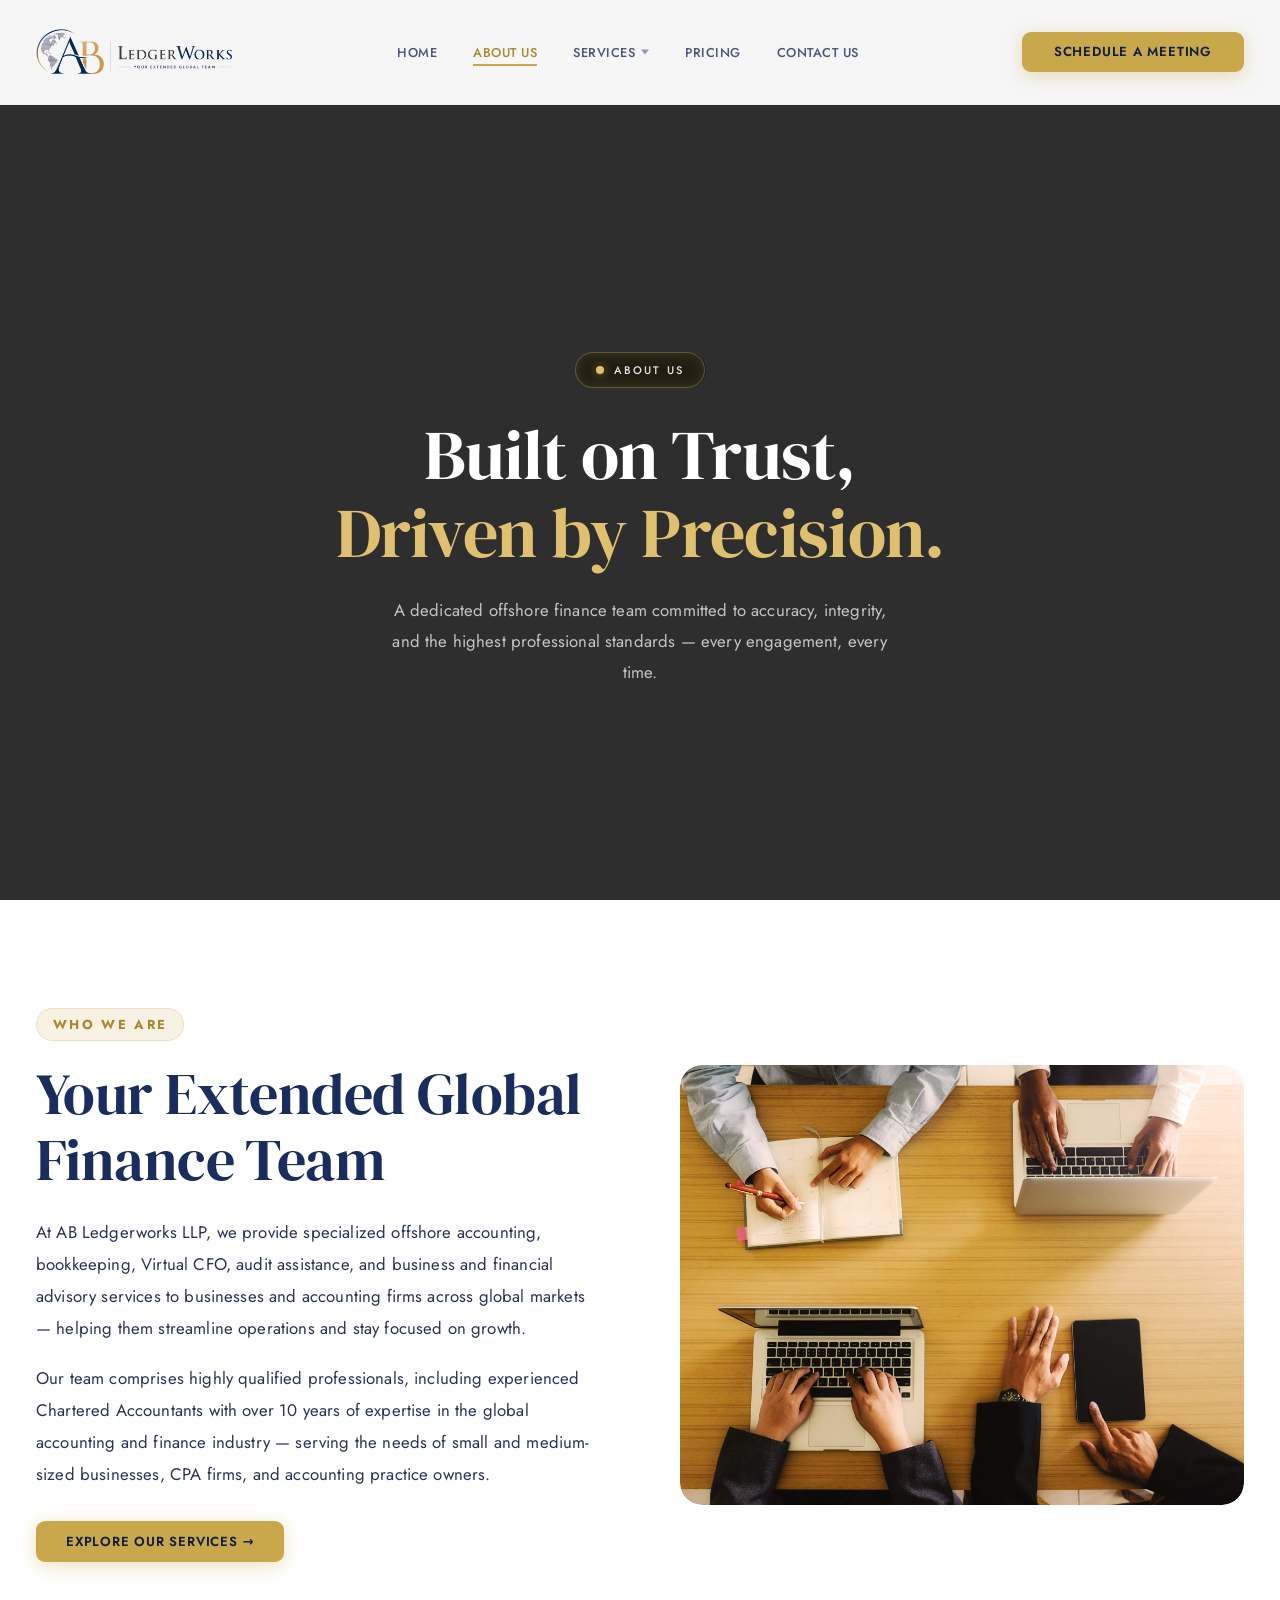
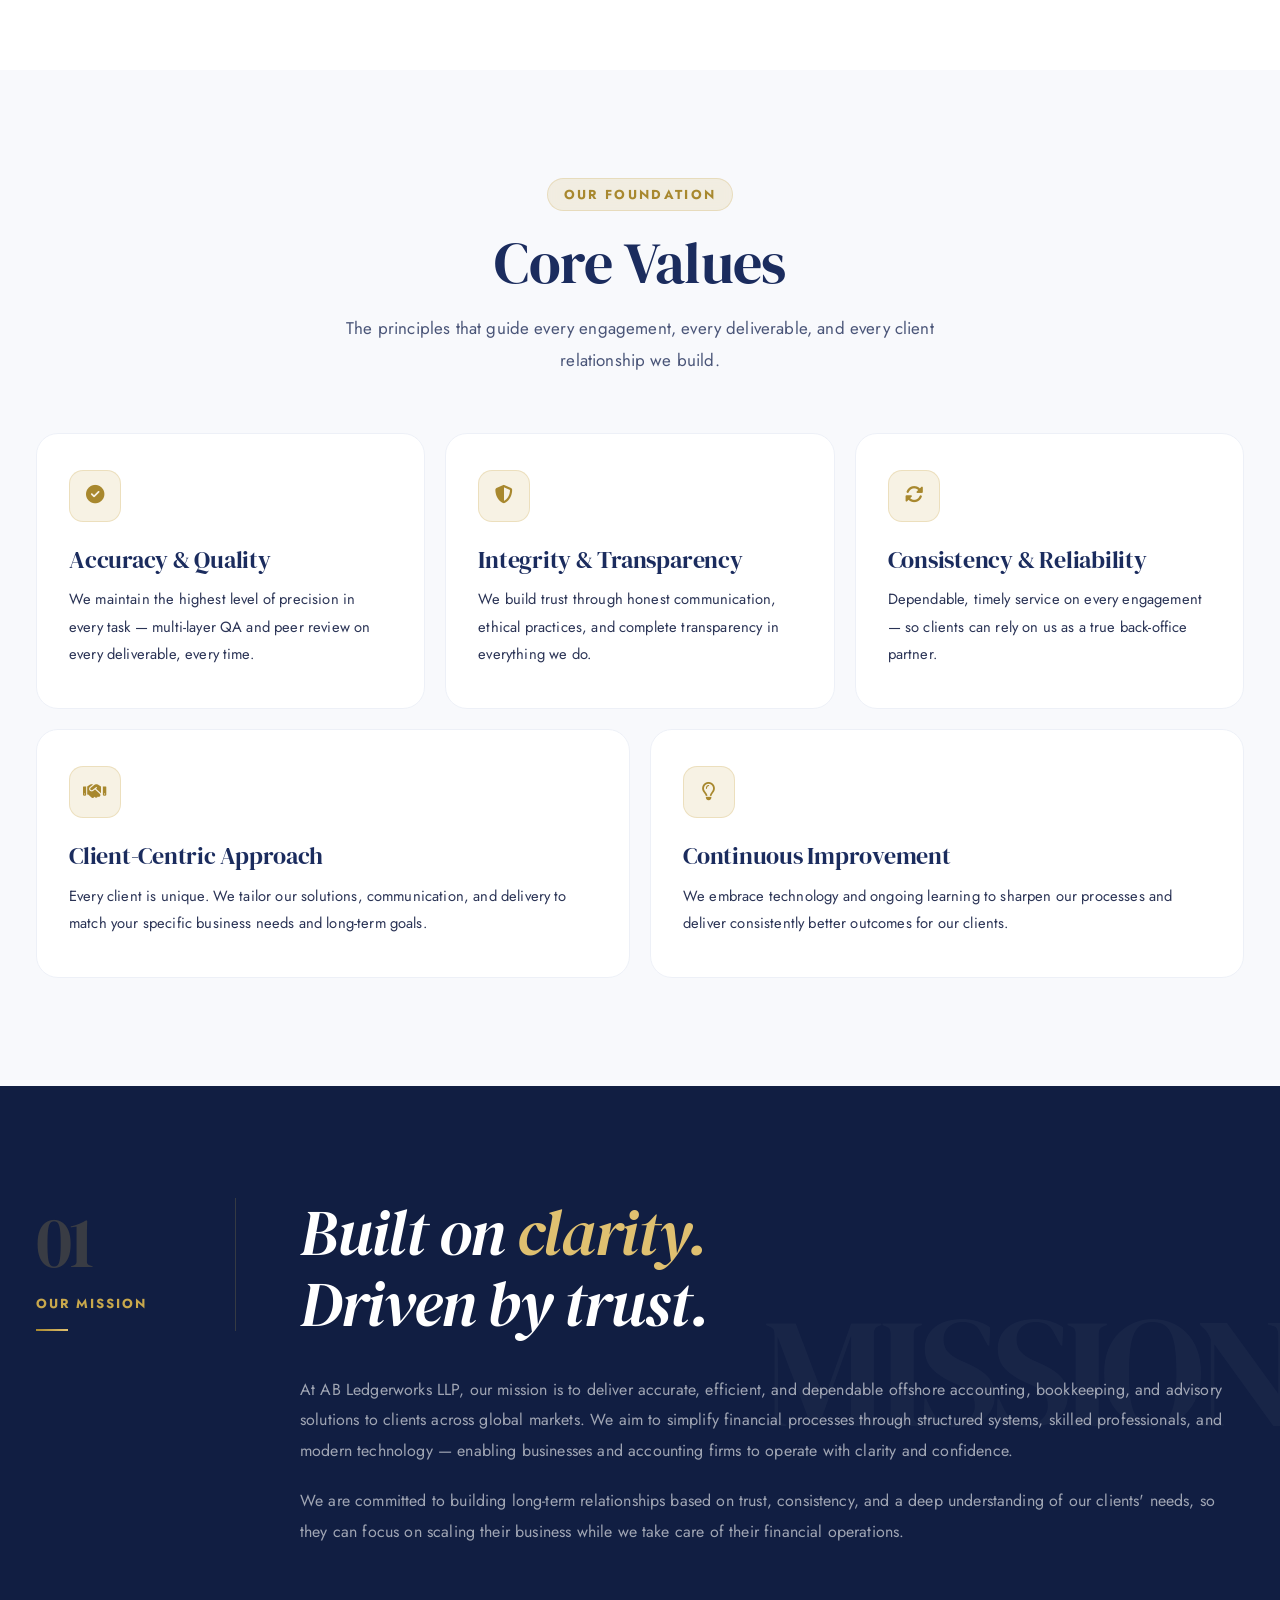
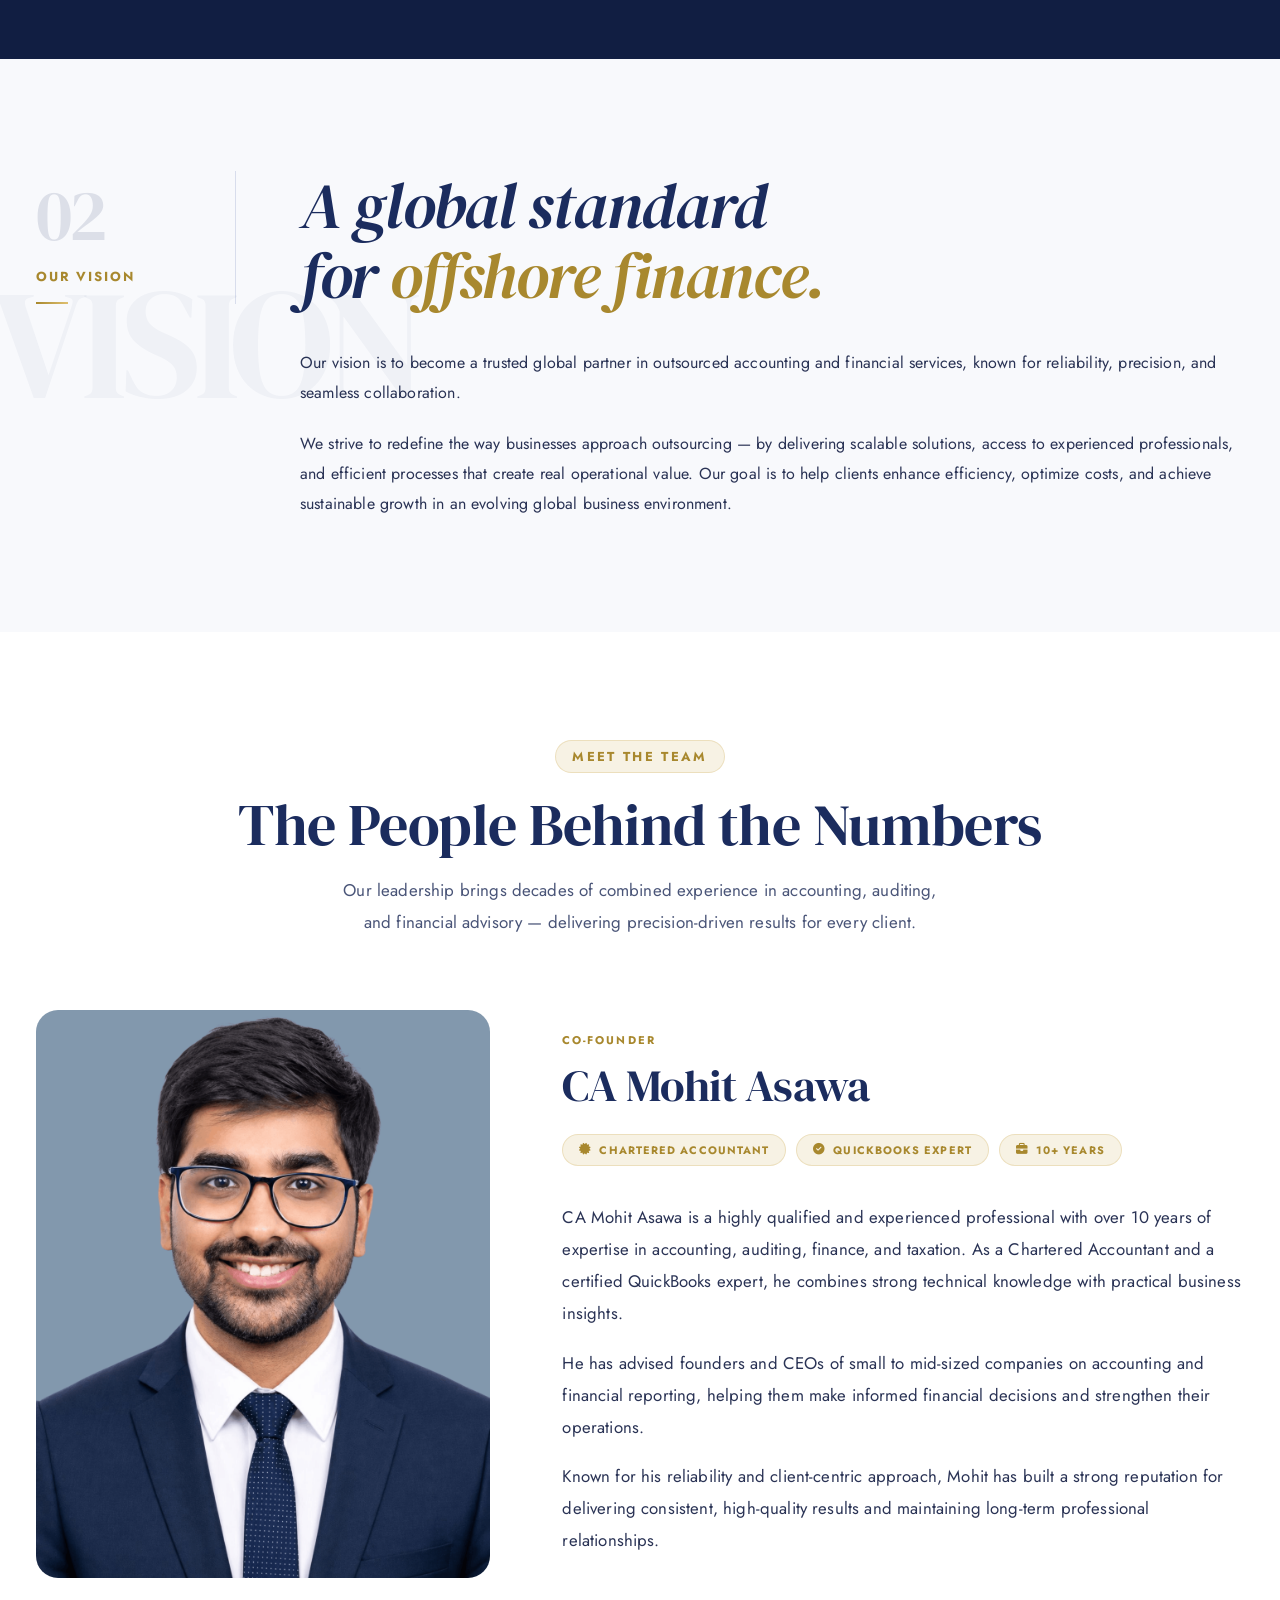
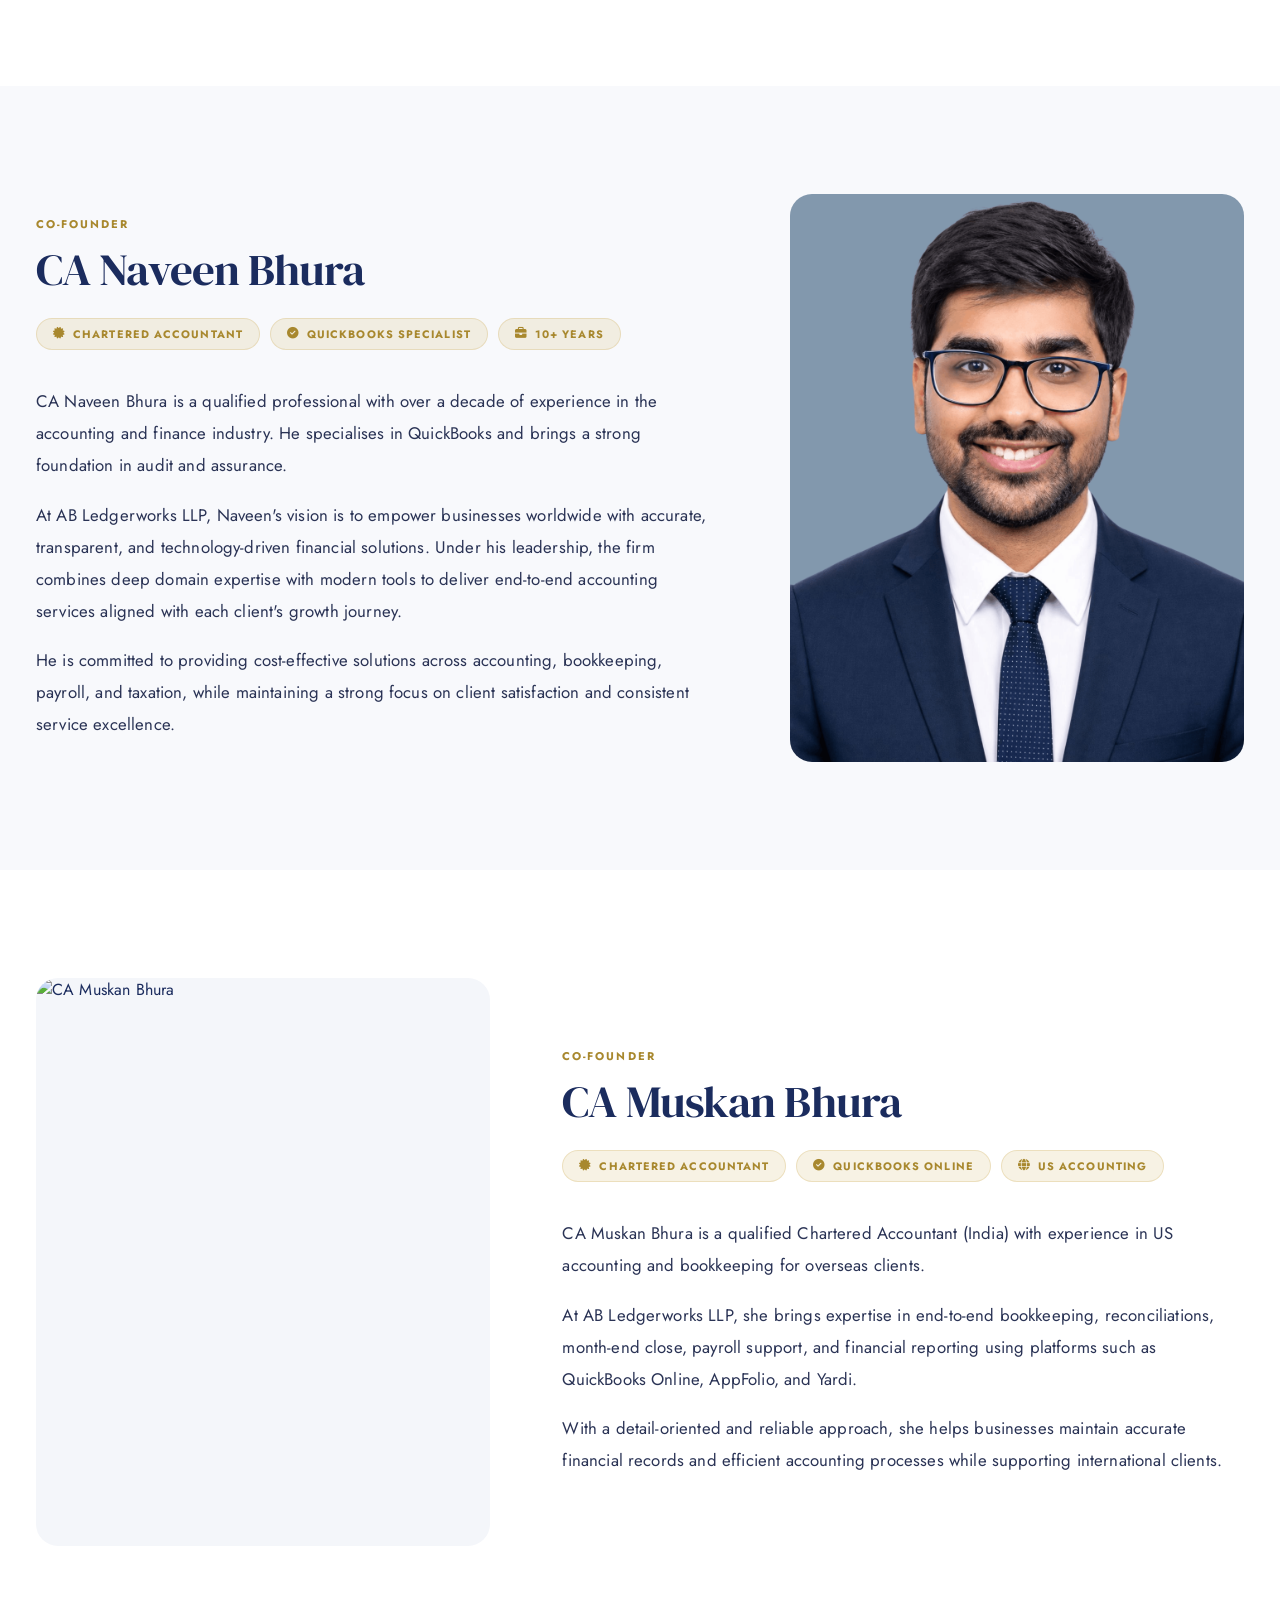
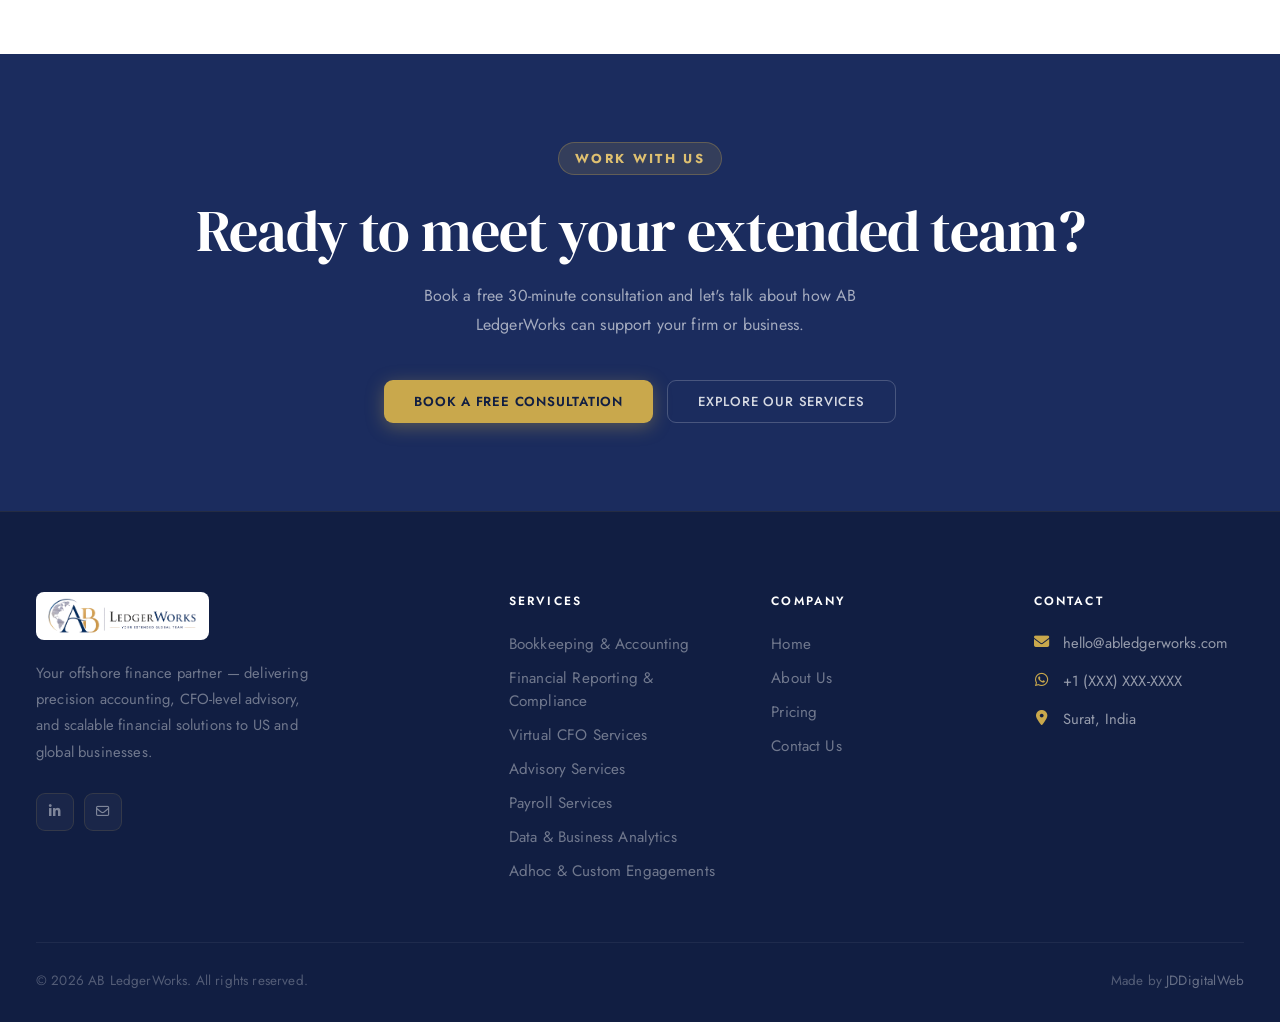
==== commit b3992c79: "Add hero section fade-in animation across all pages Move shared @keyframes heroFadeUp to global.css," ====
--- a/about.html
+++ b/about.html
@@ -1,4 +1,4 @@
-<!DOCTYPE html>
+﻿<!DOCTYPE html>
 <html lang="en">
 <head>
 <meta charset="UTF-8">
@@ -6,8 +6,8 @@
 <title>About Us — AB LedgerWorks</title>
 <link href="https://fonts.googleapis.com/css2?family=DM+Serif+Display:ital@0;1&family=Jost:wght@300;400;500;600&display=swap" rel="stylesheet">
 <link rel="stylesheet" href="https://cdnjs.cloudflare.com/ajax/libs/font-awesome/6.4.0/css/all.min.css">
-<link rel="stylesheet" href="/css/global.css">
-<script src="/js/layout.js" defer></script>
+<link rel="stylesheet" href="css/global.css">
+<script src="js/layout.js" defer></script>
 <style>
 
   /* ═══════════════════════════════════════
@@ -16,7 +16,7 @@
   .about-hero {
     position: relative; height: 100vh; min-height: 560px;
     display: flex; align-items: center; overflow: hidden;
-    background-image: url('/about.jpg');
+    background-image: url('about.jpg');
     background-size: cover; background-position: center 35%;
   }
   .about-hero-overlay {
@@ -27,10 +27,6 @@
     position: relative; z-index: 2;
     width: 100%; padding-top: 140px;
     text-align: center;
-  }
-  @keyframes heroFadeUp {
-    from { opacity: 0; transform: translateY(32px); filter: blur(4px); }
-    to   { opacity: 1; transform: translateY(0);    filter: blur(0); }
   }
   .about-hero-label {
     display: inline-flex; align-items: center; gap: 10px;
@@ -375,7 +371,7 @@
 <!-- Nav and footer injected by layout.js -->
 
 <!-- ═══════════════ HERO ═══════════════ -->
-<section class="about-hero">
+<section class="about-hero page-hero">
   <div class="about-hero-overlay"></div>
   <div class="container about-hero-content">
     <div class="about-hero-label">About Us</div>
@@ -394,11 +390,11 @@
         <h2 class="who-title">Your Extended Global Finance Team</h2>
         <p class="who-body">At AB Ledgerworks LLP, we provide specialized offshore accounting, bookkeeping, Virtual CFO, audit assistance, and business and financial advisory services to businesses and accounting firms across global markets — helping them streamline operations and stay focused on growth.</p>
         <p class="who-body">Our team comprises highly qualified professionals, including experienced Chartered Accountants with over 10 years of expertise in the global accounting and finance industry — serving the needs of small and medium-sized businesses, CPA firms, and accounting practice owners.</p>
-        <a href="/services.html" class="btn btn-primary" style="margin-top:12px;">Explore Our Services →</a>
+        <a href="services.html" class="btn btn-primary" style="margin-top:12px;">Explore Our Services →</a>
       </div>
 
       <div class="who-visual">
-        <img src="/about_section.jpg" alt="AB LedgerWorks at work">
+        <img src="about_section.jpg" alt="AB LedgerWorks at work">
       </div>
 
     </div>
@@ -510,7 +506,7 @@
     <!-- Mohit — photo left, content right -->
     <div class="team-profile">
       <div class="team-profile-photo">
-        <img src="/mohit.png" alt="CA Mohit Asawa">
+        <img src="mohit.png" alt="CA Mohit Asawa">
       </div>
       <div class="team-profile-content">
         <div class="team-role-label">Co-Founder</div>
@@ -536,7 +532,7 @@
   <div class="container">
     <div class="team-profile flip">
       <div class="team-profile-photo">
-        <img src="/mohit.png" alt="CA Naveen Bhura">
+        <img src="mohit.png" alt="CA Naveen Bhura">
       </div>
       <div class="team-profile-content">
         <div class="team-role-label">Co-Founder</div>
@@ -561,7 +557,7 @@
   <div class="container">
     <div class="team-profile">
       <div class="team-profile-photo">
-        <img src="/muskan.jpg" alt="CA Muskan Bhura">
+        <img src="muskan.jpg" alt="CA Muskan Bhura">
       </div>
       <div class="team-profile-content">
         <div class="team-role-label">Co-Founder</div>
@@ -588,8 +584,8 @@
     <h2 class="about-cta-title">Ready to meet your extended team?</h2>
     <p class="about-cta-sub">Book a free 30-minute consultation and let's talk about how AB LedgerWorks can support your firm or business.</p>
     <div class="about-cta-actions">
-      <a href="/contact.html" class="btn btn-primary">Book a Free Consultation</a>
-      <a href="/services.html" class="btn btn-outline-white">Explore Our Services</a>
+      <a href="contact.html" class="btn btn-primary">Book a Free Consultation</a>
+      <a href="services.html" class="btn btn-outline-white">Explore Our Services</a>
     </div>
   </div>
 </section>
--- a/css/global.css
+++ b/css/global.css
@@ -118,6 +118,19 @@
 }
 .btn-navy:hover { background: var(--navy-light); transform: translateY(-2px); box-shadow: 0 8px 28px rgba(27,44,94,0.38); }
 
+/* ─── HERO ANIMATIONS (shared across all pages) ─── */
+@keyframes heroFadeUp {
+  from { opacity: 0; transform: translateY(32px); filter: blur(4px); }
+  to   { opacity: 1; transform: translateY(0);    filter: blur(0); }
+}
+@keyframes heroSectionFade {
+  from { opacity: 0; transform: scale(1.025); }
+  to   { opacity: 1; transform: scale(1); }
+}
+.page-hero {
+  animation: heroSectionFade 1s cubic-bezier(0.22,1,0.36,1) both;
+}
+
 /* ─── SCROLL PROGRESS ─── */
 .scroll-progress {
   position: fixed; top: 0; left: 0; height: 3px;
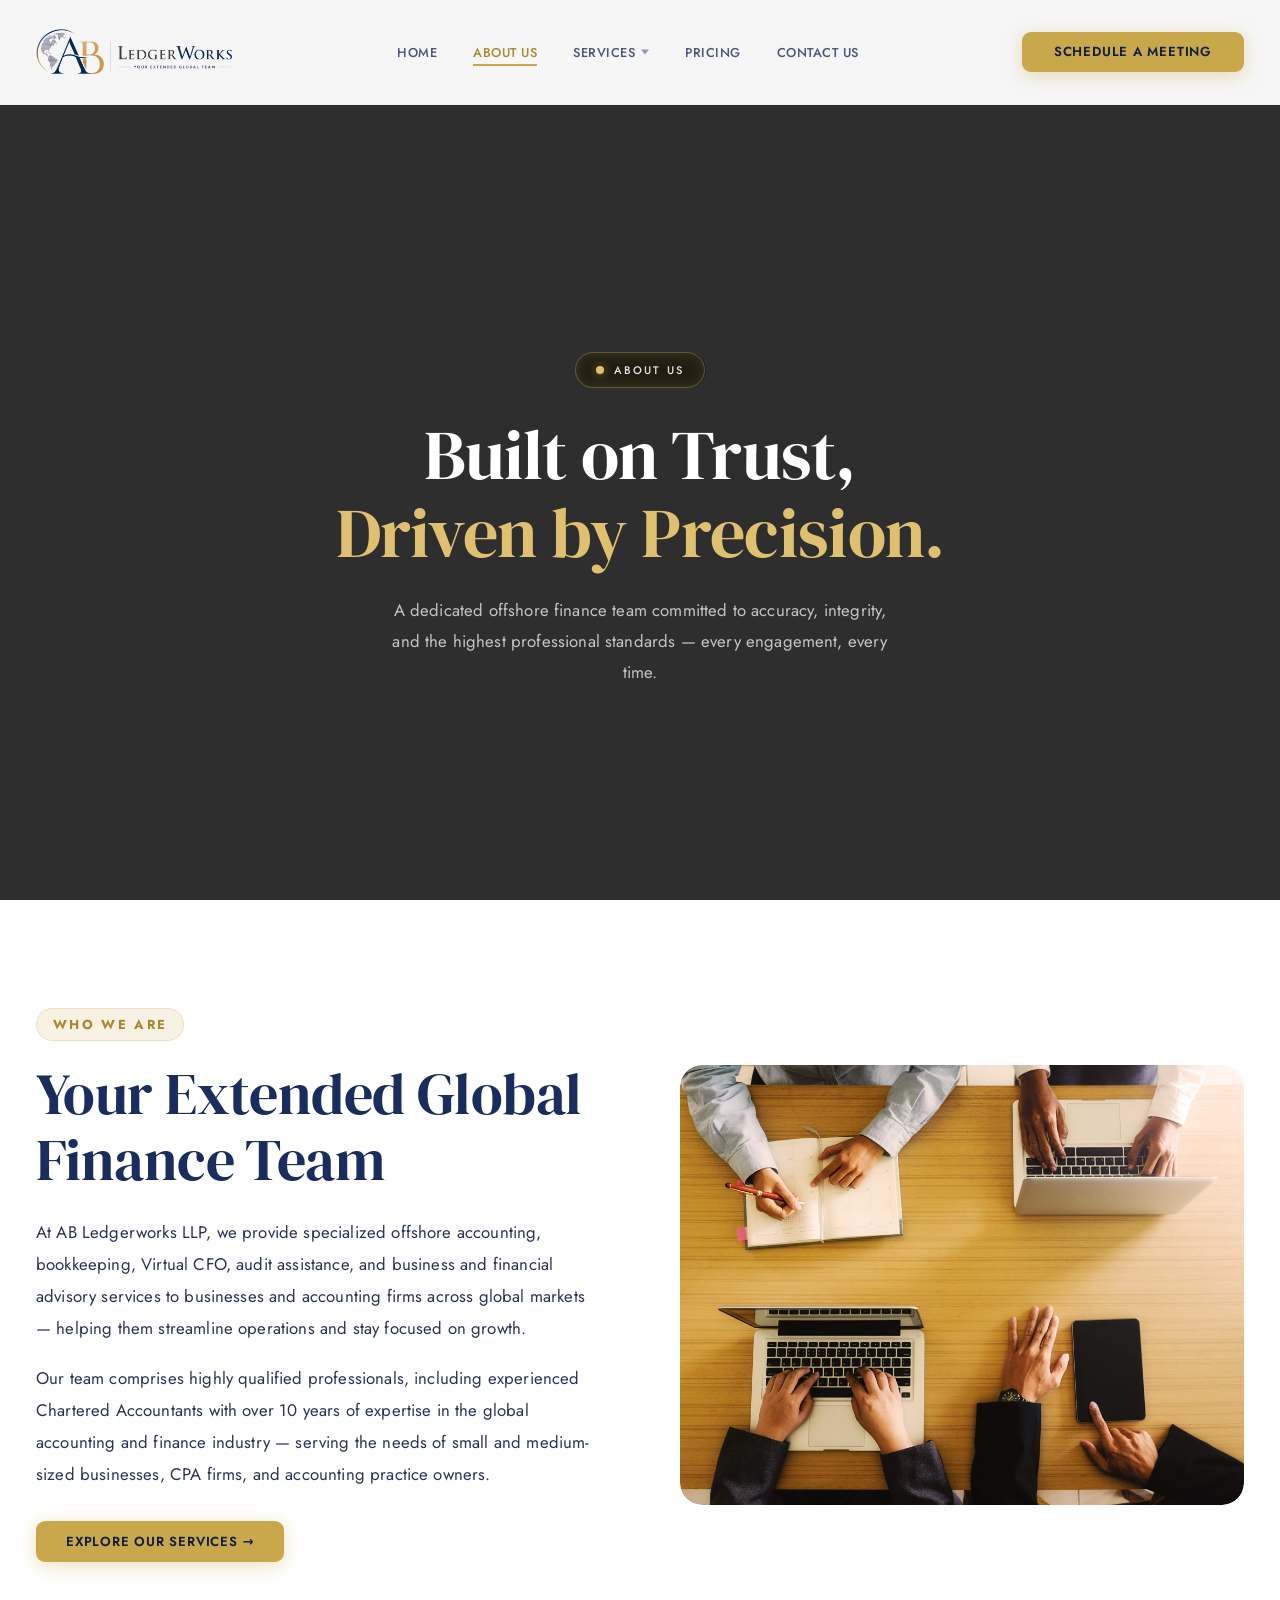
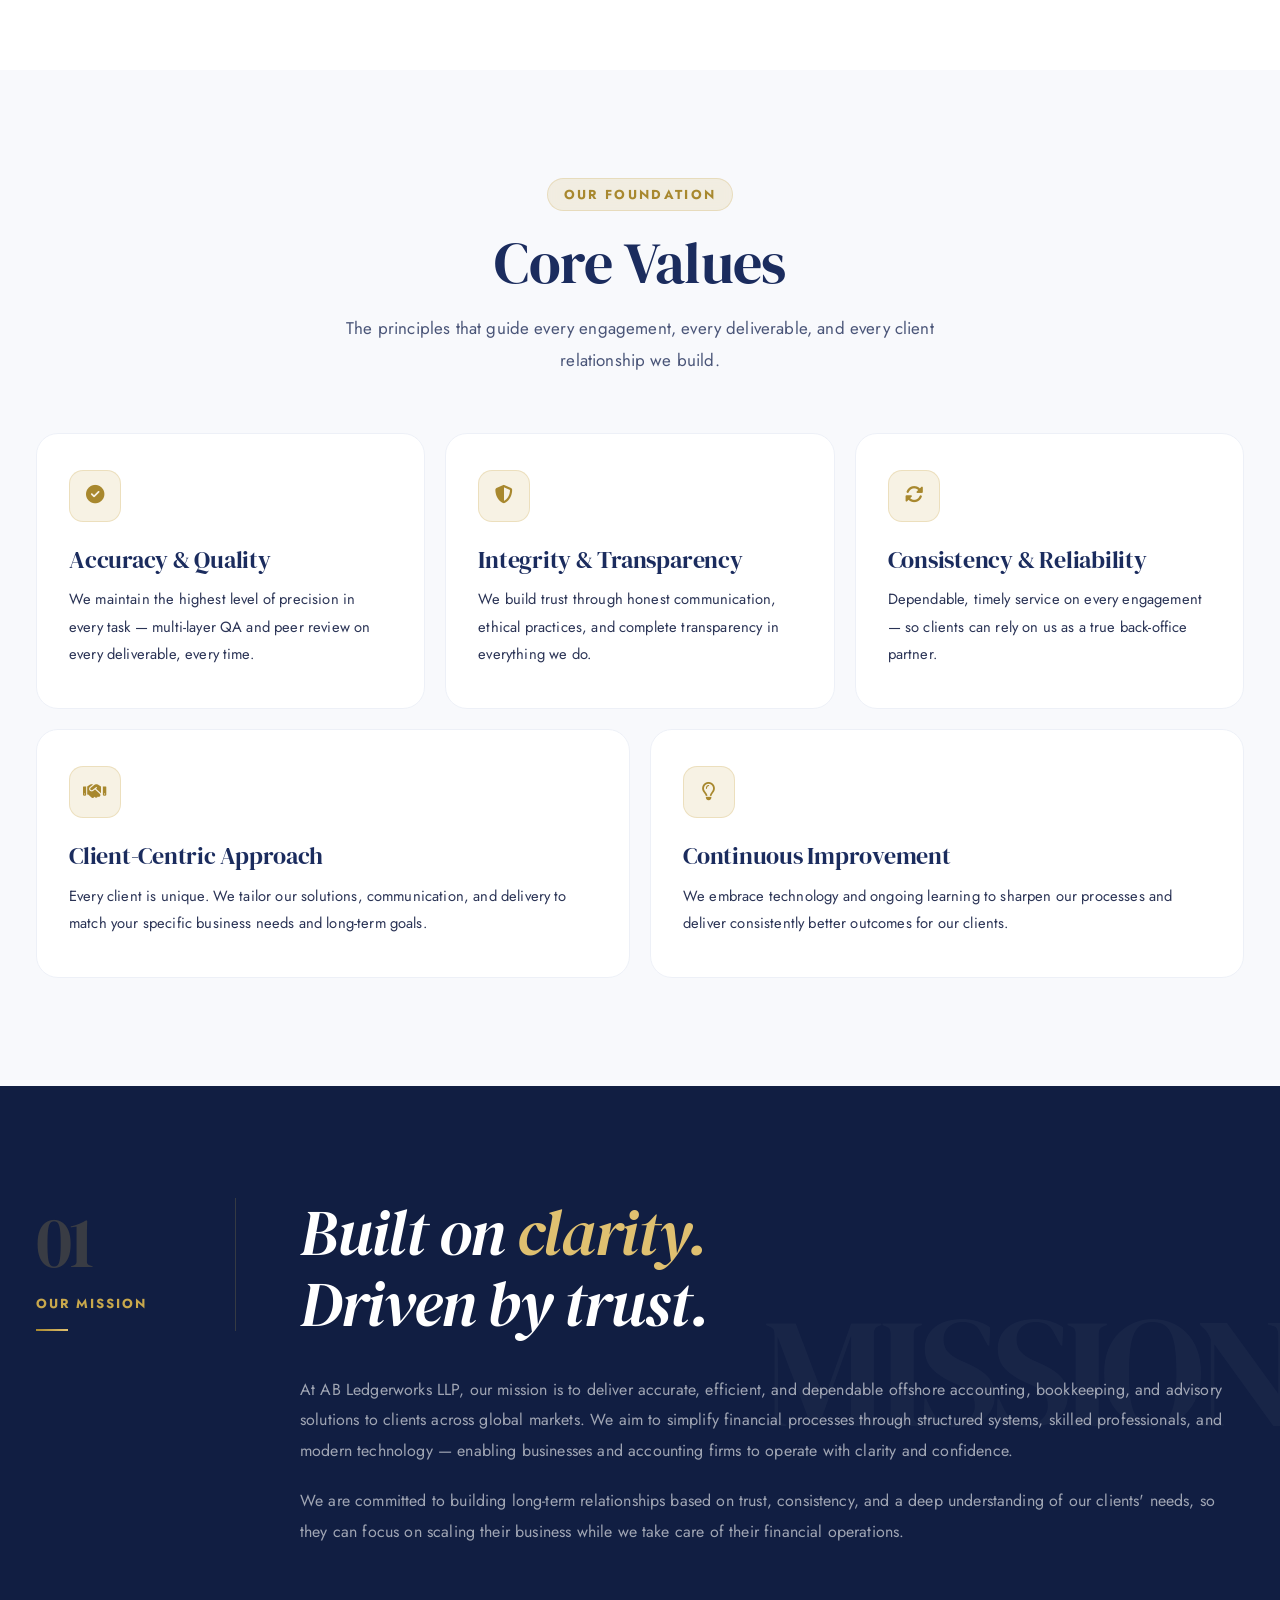
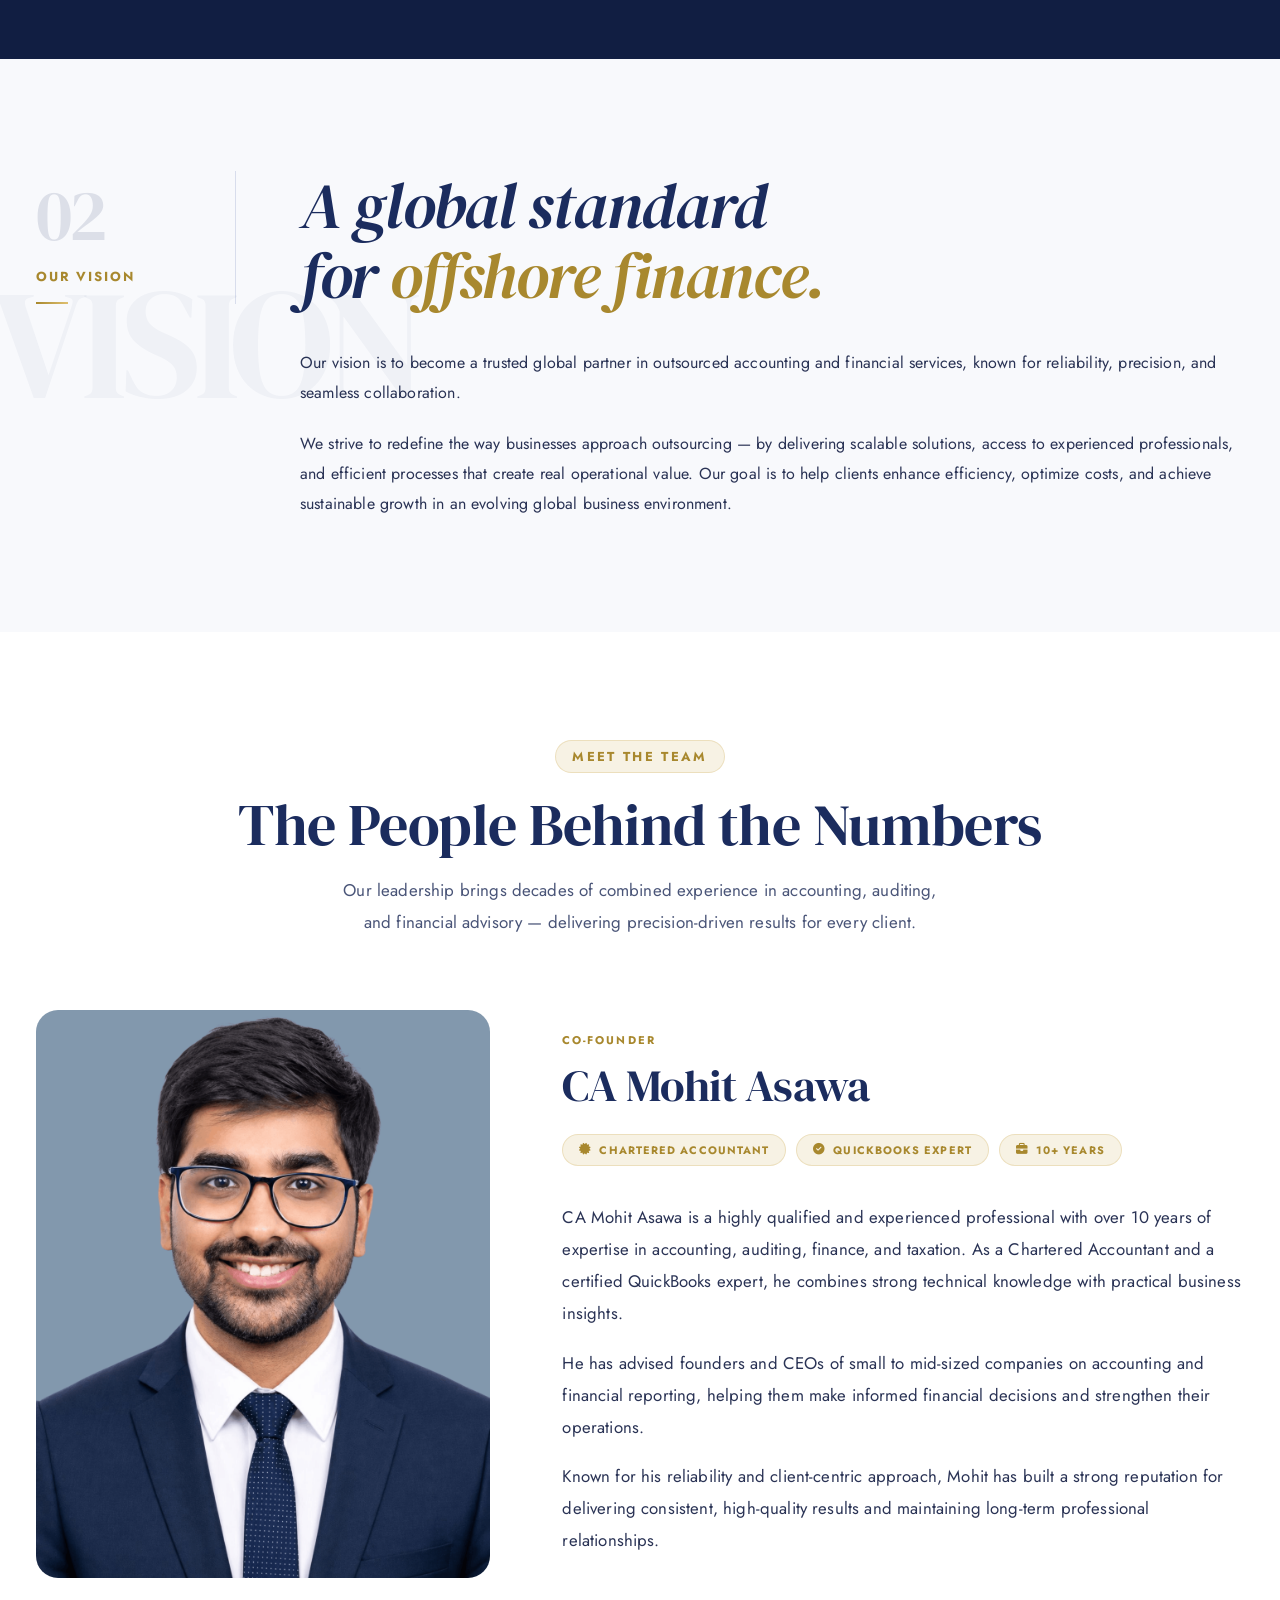
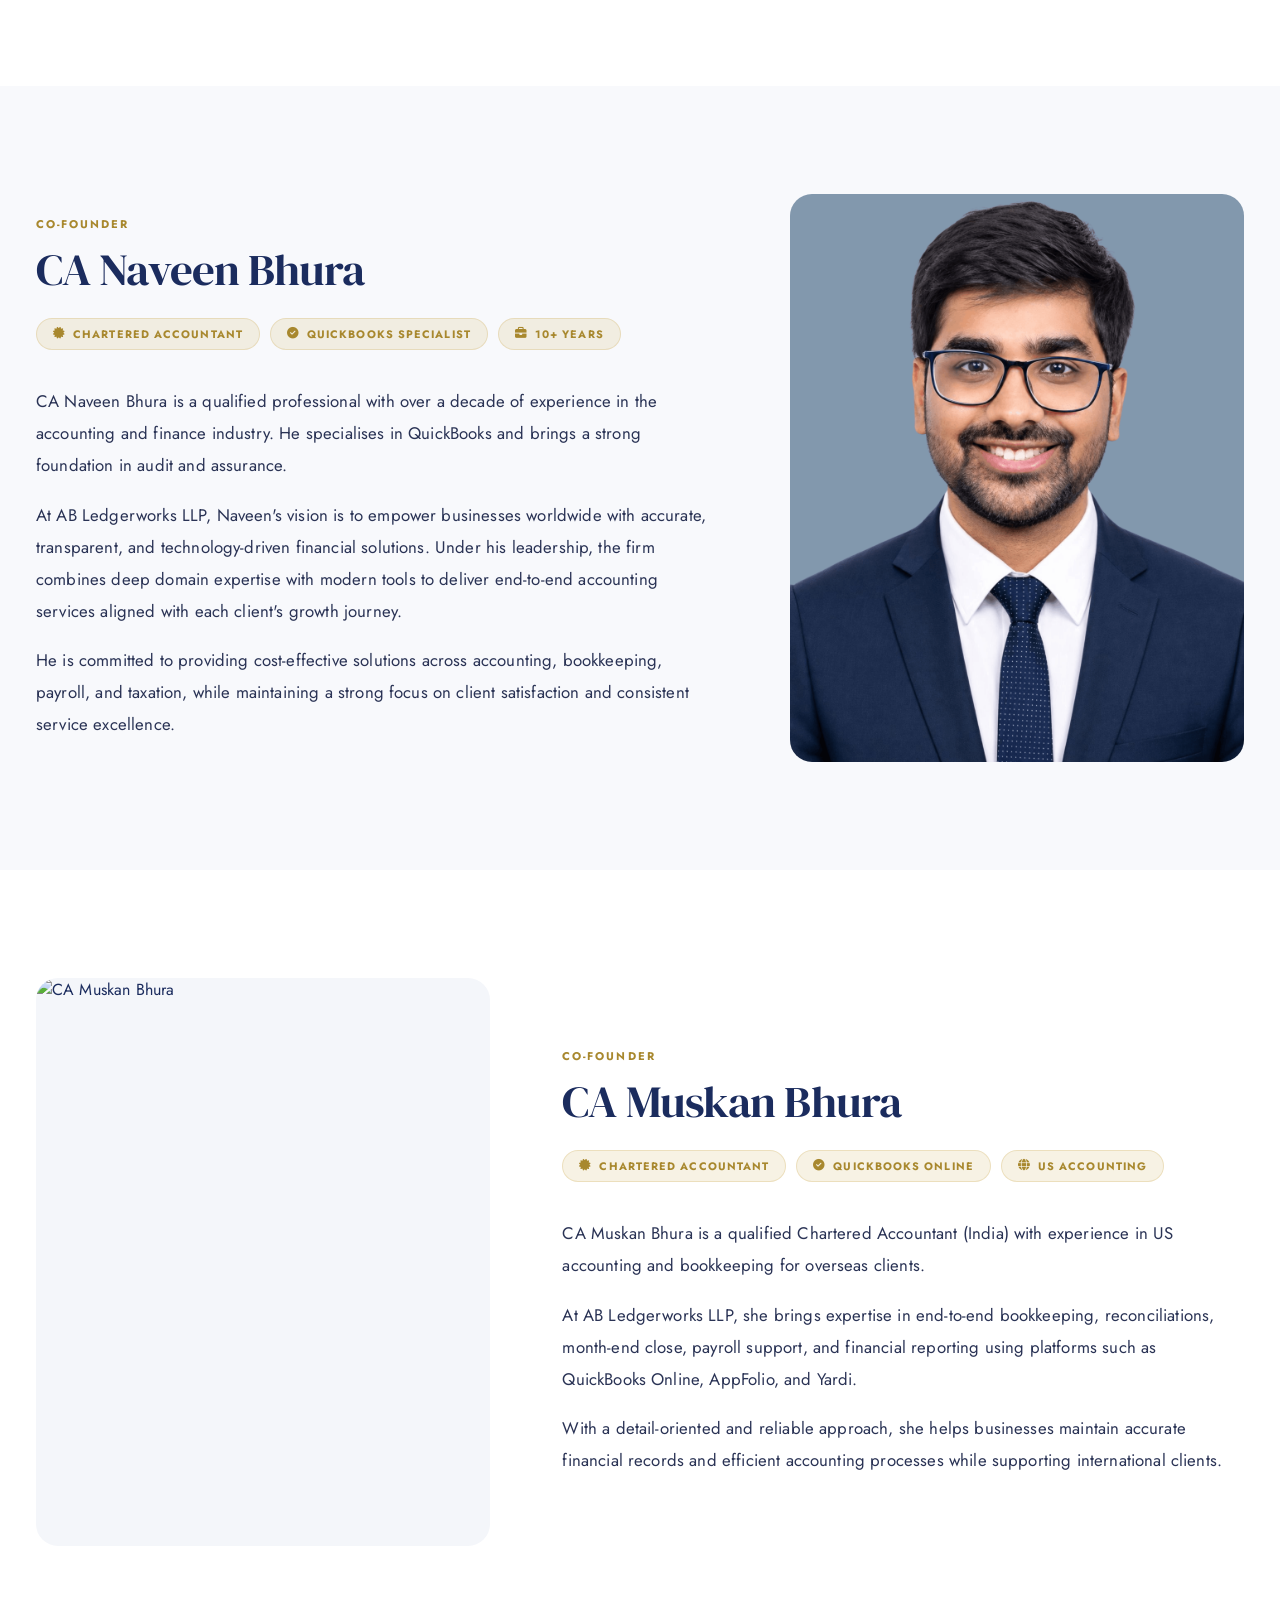
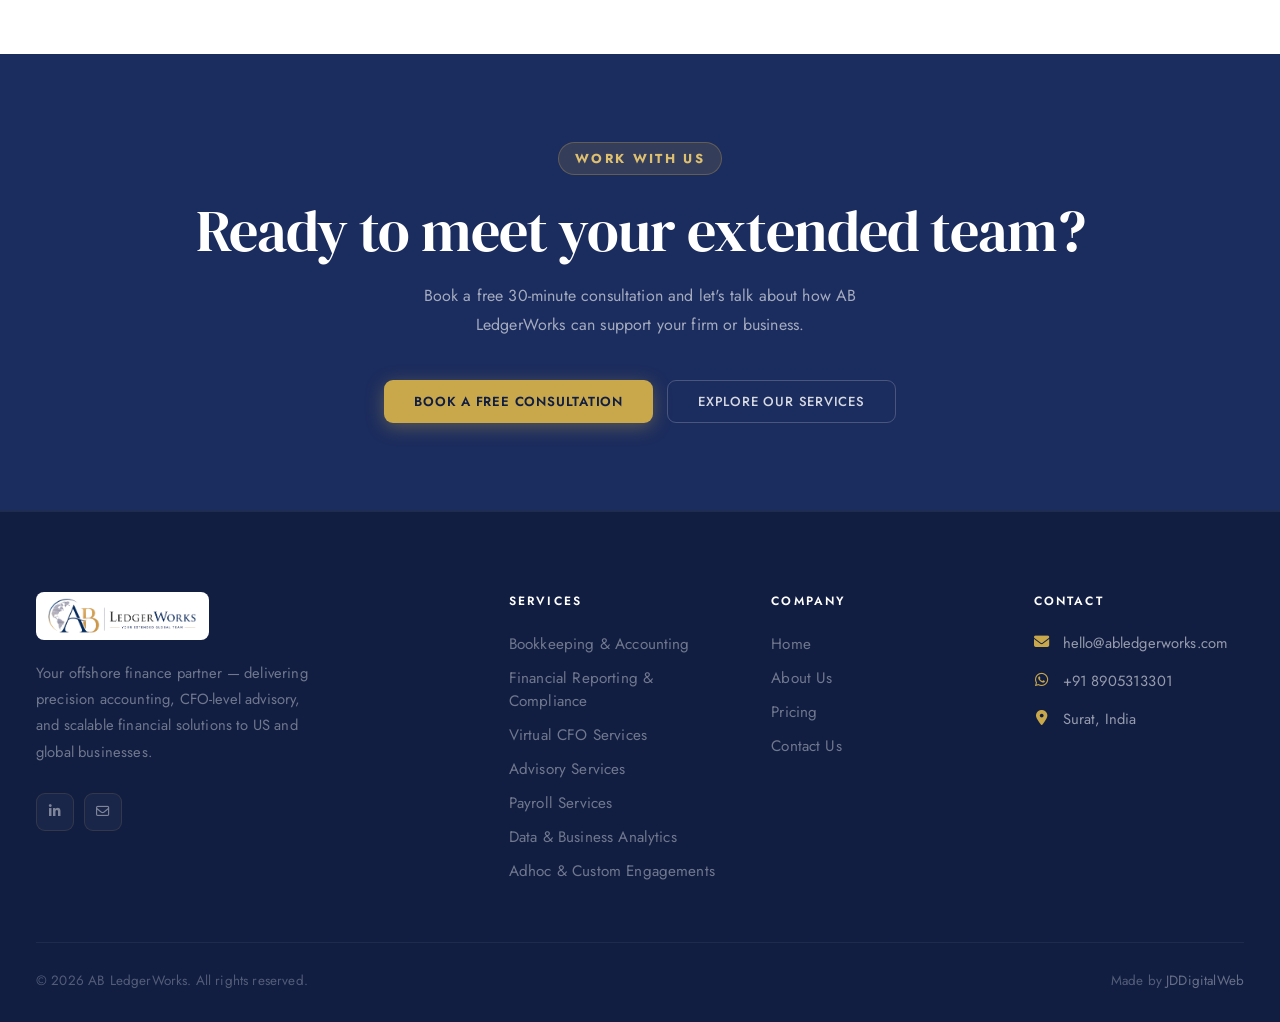
==== commit 11624e2f: "Mobile/tablet optimisations, nav fixes, phone number update Co-Authored-By: Claude Sonnet 4.6 <norep" ====
--- a/about.html
+++ b/about.html
@@ -37,7 +37,6 @@
     border: 1px solid rgba(201,168,76,0.35);
     border-radius: 100px; padding: 9px 20px; margin-bottom: 28px;
     backdrop-filter: blur(8px);
-    animation: heroFadeUp 0.7s cubic-bezier(0.22,1,0.36,1) 0.1s both;
   }
   .about-hero-label::before {
     content: ''; display: block; width: 8px; height: 8px;
@@ -51,7 +50,6 @@
     color: var(--white); font-weight: 400;
     line-height: 1.12; letter-spacing: -0.01em;
     margin-bottom: 22px;
-    animation: heroFadeUp 0.8s cubic-bezier(0.22,1,0.36,1) 0.25s both;
   }
   .about-hero-title em { color: var(--accent-light); font-style: normal; }
   .about-hero-sub {
@@ -59,7 +57,6 @@
     font-size: 1.05rem; font-weight: 400; color: rgba(255,255,255,0.72);
     max-width: 52ch; margin: 0 auto;
     line-height: 1.85;
-    animation: heroFadeUp 0.7s cubic-bezier(0.22,1,0.36,1) 0.42s both;
   }
 
   /* ═══════════════════════════════════════
@@ -174,6 +171,9 @@
     .mv-index-rule { display: none; }
     .mv-content { padding-left: 0; }
   }
+  @media (min-width: 768px) and (max-width: 1024px) {
+    #our-mission::after { right: auto; left: -10px; }
+  }
   @media (max-width: 768px) {
     #our-mission, #our-vision { padding: 72px 0; }
     #our-mission::after, #our-vision::after { display: none; }
@@ -308,7 +308,7 @@
     .team-profile,
     .team-profile.flip { grid-template-columns: 1fr; gap: 36px; }
     .team-profile-photo { order: 1 !important; }
-    .team-profile-photo img { aspect-ratio: 3 / 2; }
+    .team-profile-photo img { aspect-ratio: 4 / 5; object-position: center top; }
     .team-profile-content { order: 2 !important; }
   }
 
@@ -345,6 +345,13 @@
   /* ═══════════════════════════════════════
      RESPONSIVE
   ═══════════════════════════════════════ */
+  @media (min-width: 1600px) {
+    .about-hero { max-height: 900px; }
+    .about-hero-content { padding-top: 80px; }
+  }
+  @media (max-width: 1024px) {
+    .about-hero-content { padding-top: 100px; }
+  }
   @media (max-width: 900px) {
     .who-grid { grid-template-columns: 1fr; gap: 48px; }
     .mission-grid { grid-template-columns: 1fr; }
@@ -355,13 +362,20 @@
     .value-card:nth-child(5) { grid-column: span 1; }
   }
   @media (max-width: 768px) {
-    .about-hero { height: 50vh; min-height: 380px; }
+    .about-hero-content { padding-top: 80px; }
+    .about-hero { height: 85vh; min-height: 380px; }
     .about-cta-actions { flex-direction: column; align-items: center; }
   }
   @media (max-width: 540px) {
-    .about-hero { height: 60vh; }
-    .about-hero-title { font-size: clamp(2rem, 8vw, 2.8rem); }
+    .about-hero { height: 85vh; }
+    .about-hero-label { font-size: 9px; }
+    .about-hero-title { font-size: clamp(2.4rem, 8vw, 3rem); }
+    .about-hero-sub { font-size: 0.88rem; }
     .values-grid { grid-template-columns: 1fr; }
+    .value-title { font-size: 1.35rem; }
+    .who-title { font-size: clamp(2rem, 7vw, 2.6rem); }
+    .mv-heading { font-size: clamp(2rem, 7vw, 2.8rem); }
+    #our-mission, #our-vision { overflow: hidden; }
   }
 
 </style>
@@ -374,9 +388,9 @@
 <section class="about-hero page-hero">
   <div class="about-hero-overlay"></div>
   <div class="container about-hero-content">
-    <div class="about-hero-label">About Us</div>
-    <h1 class="about-hero-title">Built on Trust,<br><em>Driven by Precision.</em></h1>
-    <p class="about-hero-sub">A dedicated offshore finance team committed to accuracy, integrity, and the highest professional standards — every engagement, every time.</p>
+    <div class="about-hero-label hero-anim-label">About Us</div>
+    <h1 class="about-hero-title hero-anim-title">Built on Trust,<br><em>Driven by Precision.</em></h1>
+    <p class="about-hero-sub hero-anim-sub">A dedicated offshore finance team committed to accuracy, integrity, and the highest professional standards — every engagement, every time.</p>
   </div>
 </section>
 
@@ -499,7 +513,7 @@
 
     <div class="team-header">
       <div class="section-label">Meet the Team</div>
-      <h2 class="section-title" style="white-space:nowrap;text-align:center;">The People Behind the Numbers</h2>
+      <h2 class="section-title" style="text-align:center;">The People Behind the Numbers</h2>
       <p class="section-subtitle" style="margin:0 auto;">Our leadership brings decades of combined experience in accounting, auditing, and financial advisory — delivering precision-driven results for every client.</p>
     </div>
 
--- a/css/global.css
+++ b/css/global.css
@@ -130,6 +130,11 @@
 .page-hero {
   animation: heroSectionFade 1s cubic-bezier(0.22,1,0.36,1) both;
 }
+/* Utility classes — add to hero label/title/sub/actions elements */
+.hero-anim-label   { animation: heroFadeUp 0.7s cubic-bezier(0.22,1,0.36,1) 0.10s both; }
+.hero-anim-title   { animation: heroFadeUp 0.8s cubic-bezier(0.22,1,0.36,1) 0.25s both; }
+.hero-anim-sub     { animation: heroFadeUp 0.7s cubic-bezier(0.22,1,0.36,1) 0.42s both; }
+.hero-anim-actions { animation: heroFadeUp 0.7s cubic-bezier(0.22,1,0.36,1) 0.56s both; }
 
 /* ─── SCROLL PROGRESS ─── */
 .scroll-progress {
@@ -222,19 +227,32 @@
 .hamburger.active span:nth-child(3) { transform: translateY(-7px) rotate(-45deg); }
 
 .mobile-menu {
-  display: none; position: fixed; top: 62px; left: 0; right: 0;
+  display: none; position: fixed; top: 0; left: 0; right: 0;
   background: var(--navy-deep); flex-direction: column;
-  z-index: 99; max-height: calc(100vh - 62px); overflow-y: auto; padding: 20px 0;
+  z-index: 99; max-height: 100vh; overflow-y: auto; padding: 20px 0;
 }
 .mobile-menu.active { display: flex; }
-.mobile-menu > a, .mobile-menu .mobile-dropdown-toggle {
-  padding: 14px 24px; color: rgba(255,255,255,0.8); text-decoration: none;
+.mobile-menu > a, .mobile-menu .mobile-dropdown-row {
+  color: rgba(255,255,255,0.8); text-decoration: none;
   font-size: 0.9rem; font-weight: 500;
   border-bottom: 1px solid rgba(27,44,94,0.25);
-  transition: all 0.2s; display: flex; align-items: center; justify-content: space-between;
-  background: none; border: none; cursor: pointer; width: 100%;
-}
-.mobile-menu > a:hover, .mobile-menu .mobile-dropdown-toggle:hover { background: rgba(43,68,148,0.30); color: var(--white); }
+  transition: all 0.2s; display: flex; align-items: center;
+}
+.mobile-menu > a { padding: 14px 24px; justify-content: space-between; }
+.mobile-menu > a:hover { background: rgba(43,68,148,0.30); color: var(--white); }
+.mobile-dropdown-row:hover { background: rgba(43,68,148,0.30); }
+.mobile-dropdown-link {
+  flex: 1; padding: 14px 24px;
+  color: rgba(255,255,255,0.8); text-decoration: none;
+  font-size: 0.9rem; font-weight: 500;
+  transition: color 0.2s;
+}
+.mobile-dropdown-row:hover .mobile-dropdown-link { color: var(--white); }
+.mobile-dropdown-toggle {
+  padding: 14px 20px; background: none; border: none; cursor: pointer;
+  display: flex; align-items: center; justify-content: center;
+  transition: background 0.2s;
+}
 .mobile-dropdown-menu { display: none; flex-direction: column; background: rgba(0,0,0,0.2); }
 .mobile-dropdown-menu.active { display: flex; }
 .mobile-dropdown-menu a {
@@ -296,3 +314,7 @@
   .footer-brand-desc { max-width: 100%; }
   .footer-bottom { flex-direction: column; align-items: flex-start; }
 }
+@media (max-width: 540px) {
+  .section-label { font-size: 10px; }
+  .section-title { font-size: clamp(2.15rem, 6vw, 2.55rem); }
+}
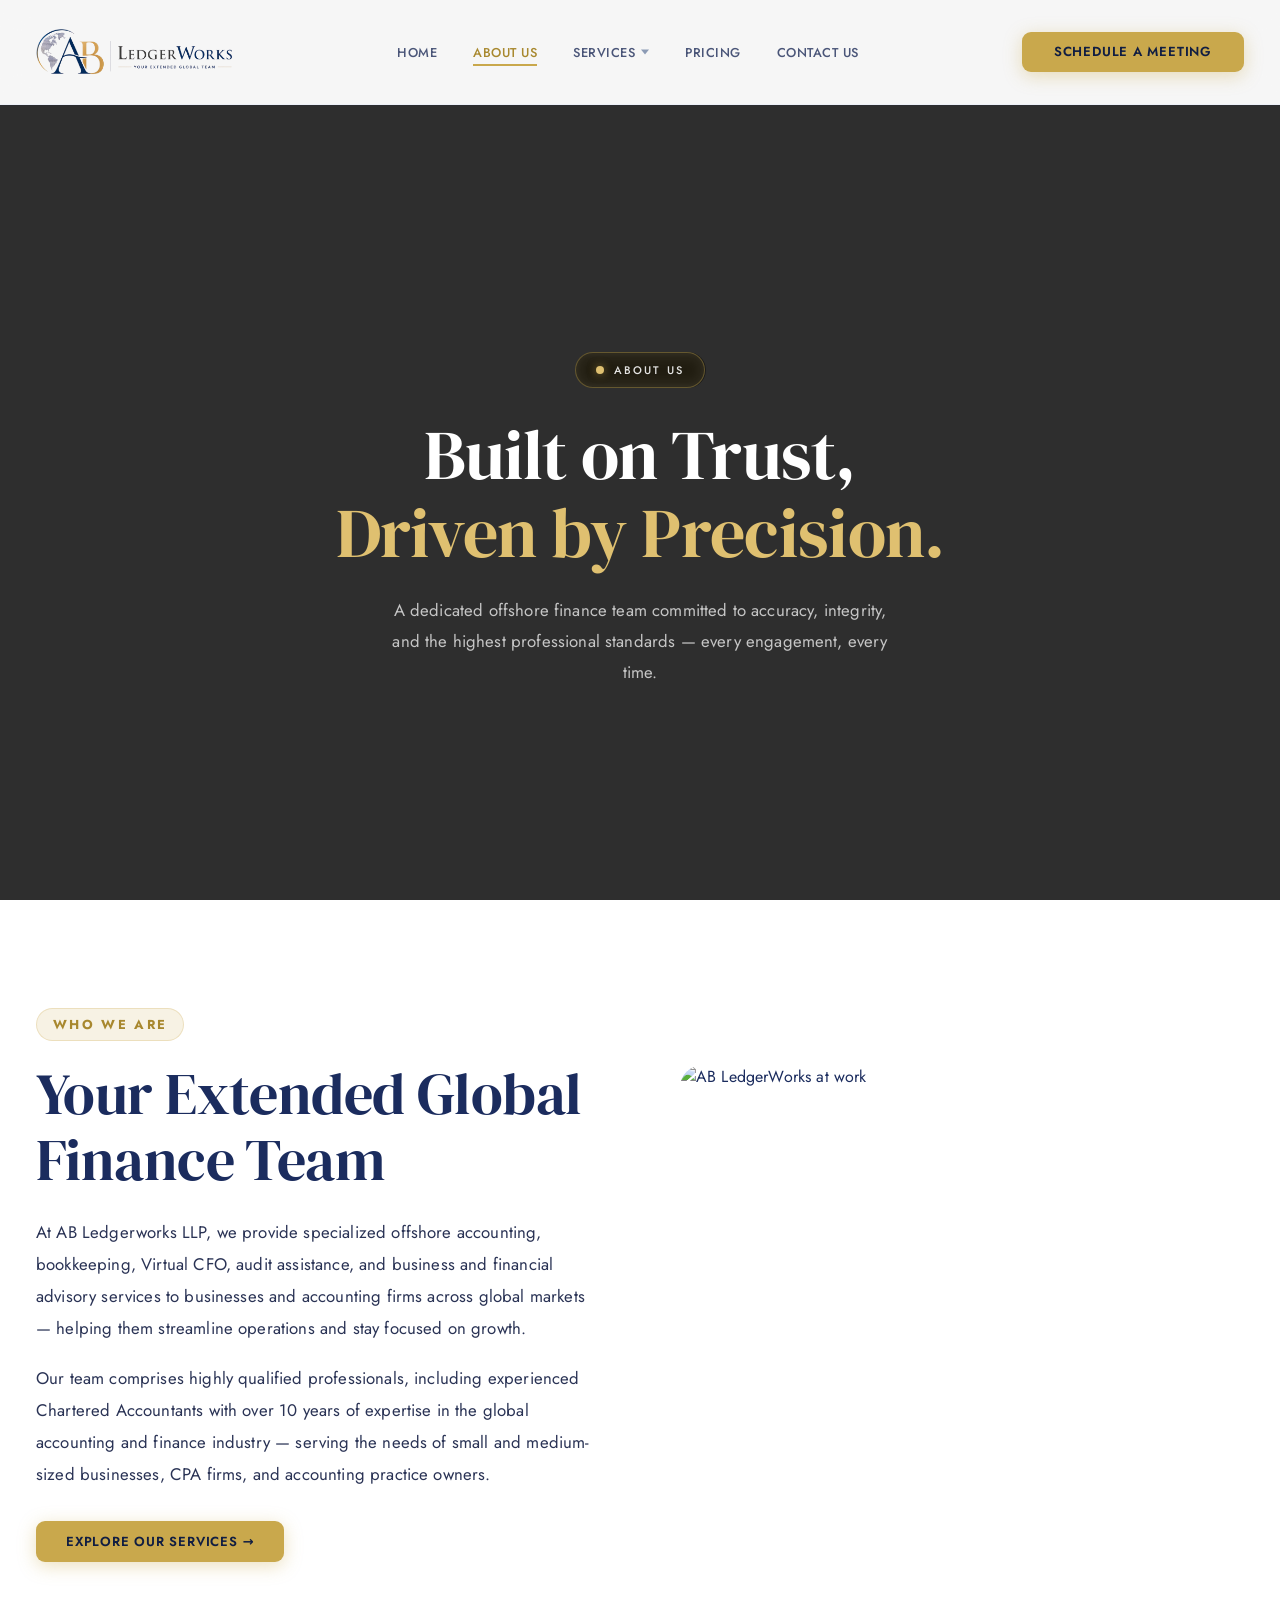
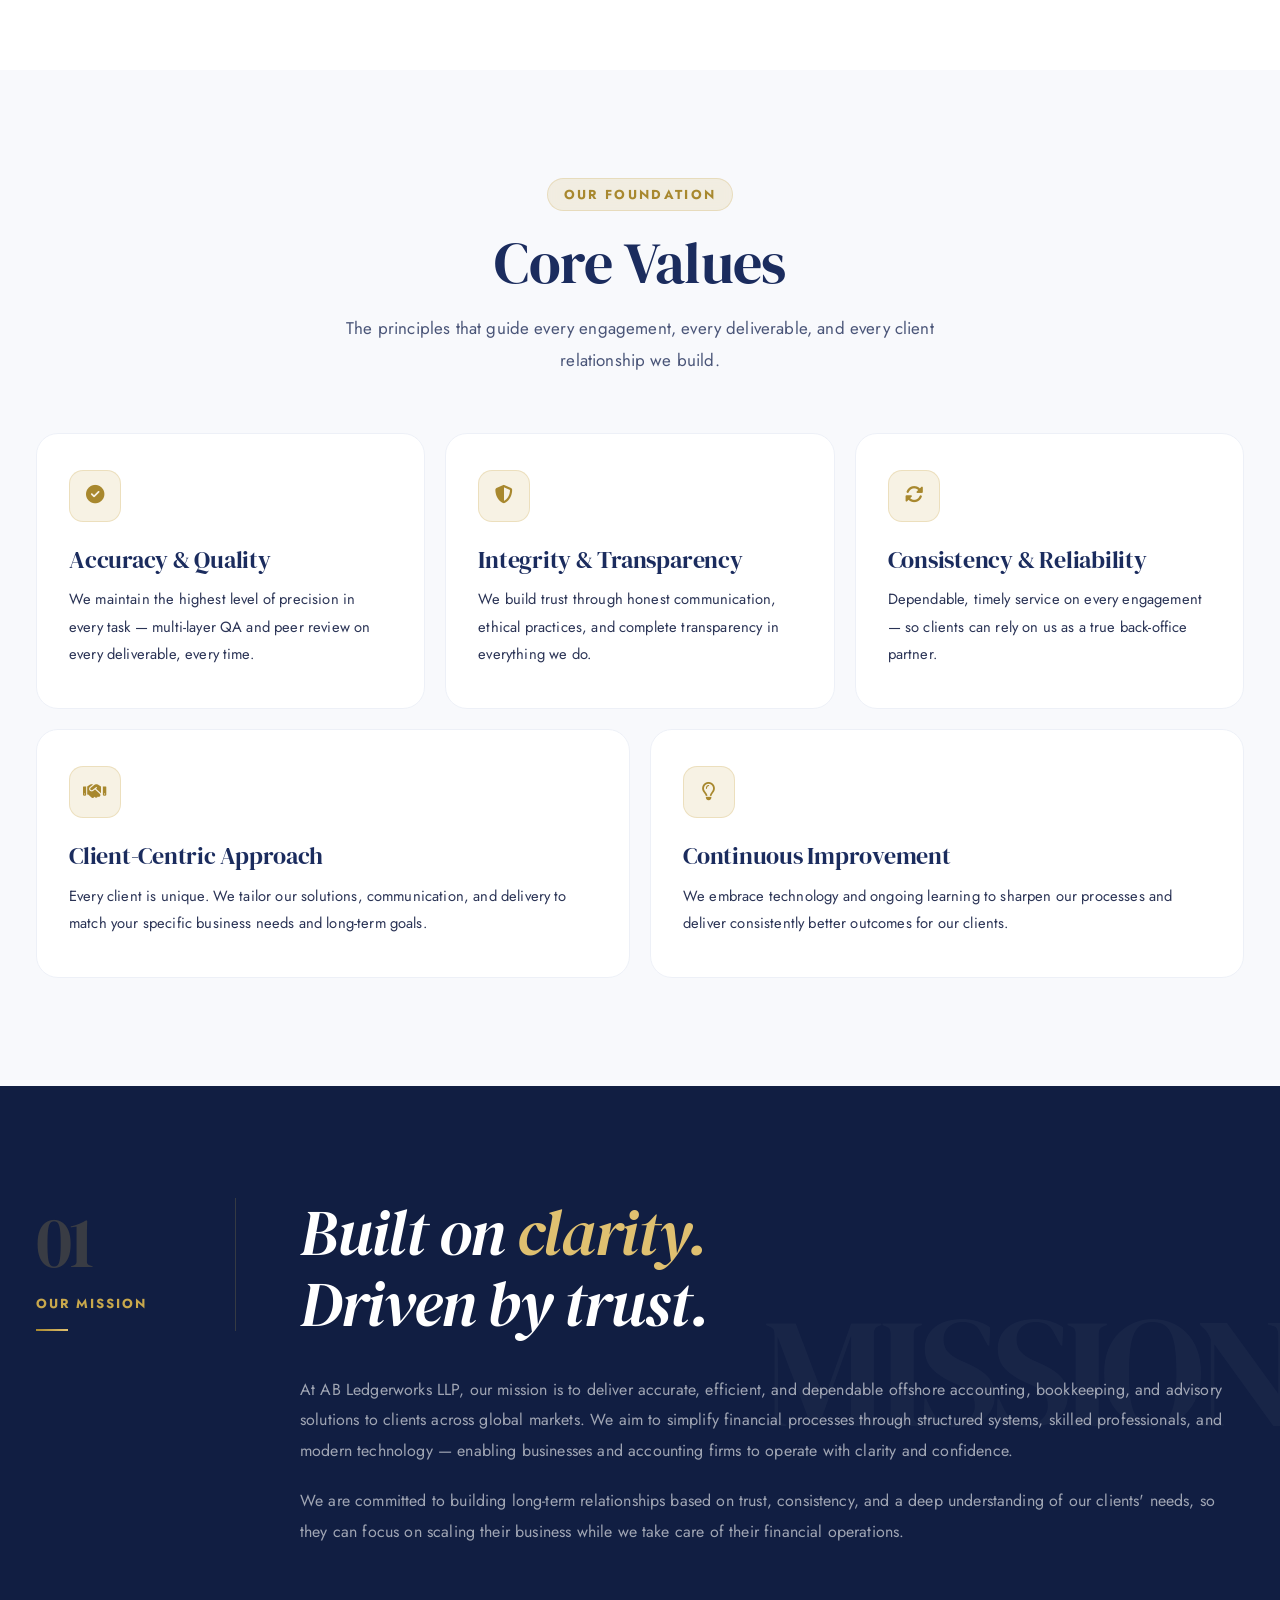
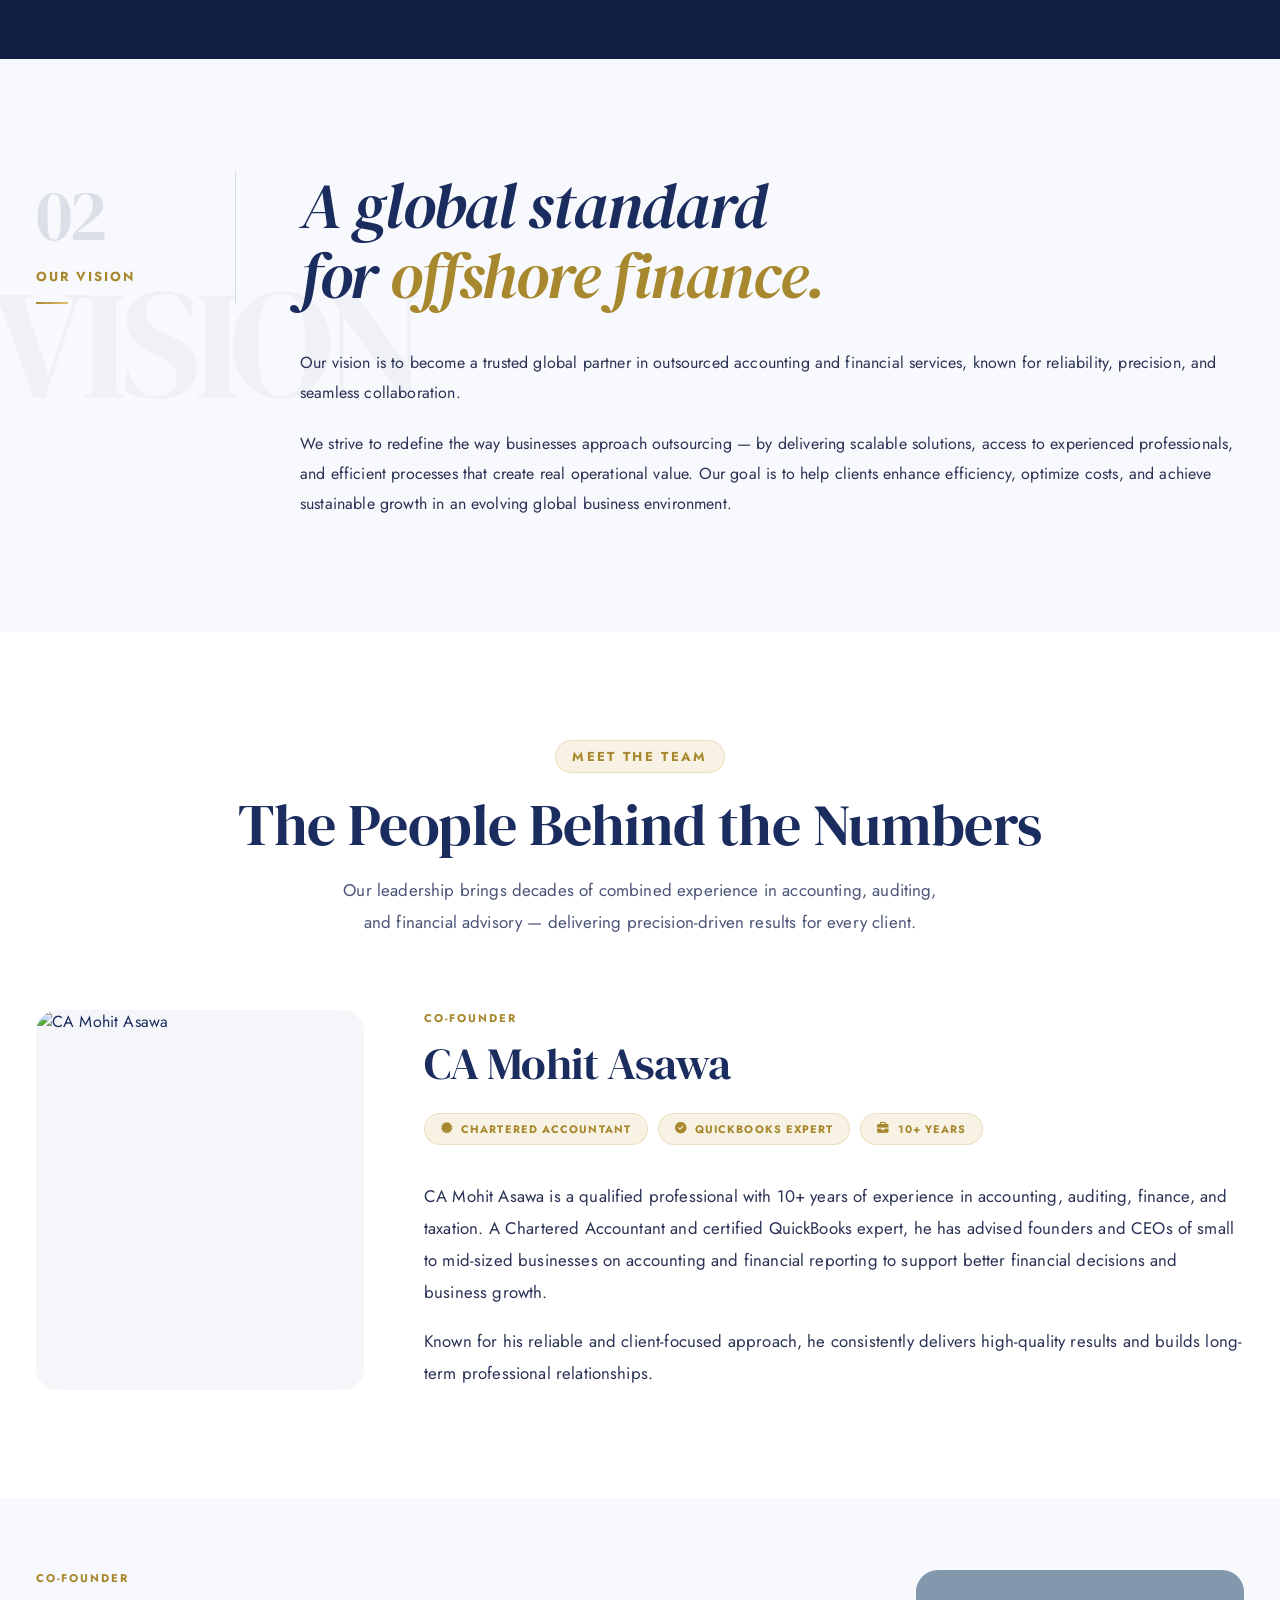
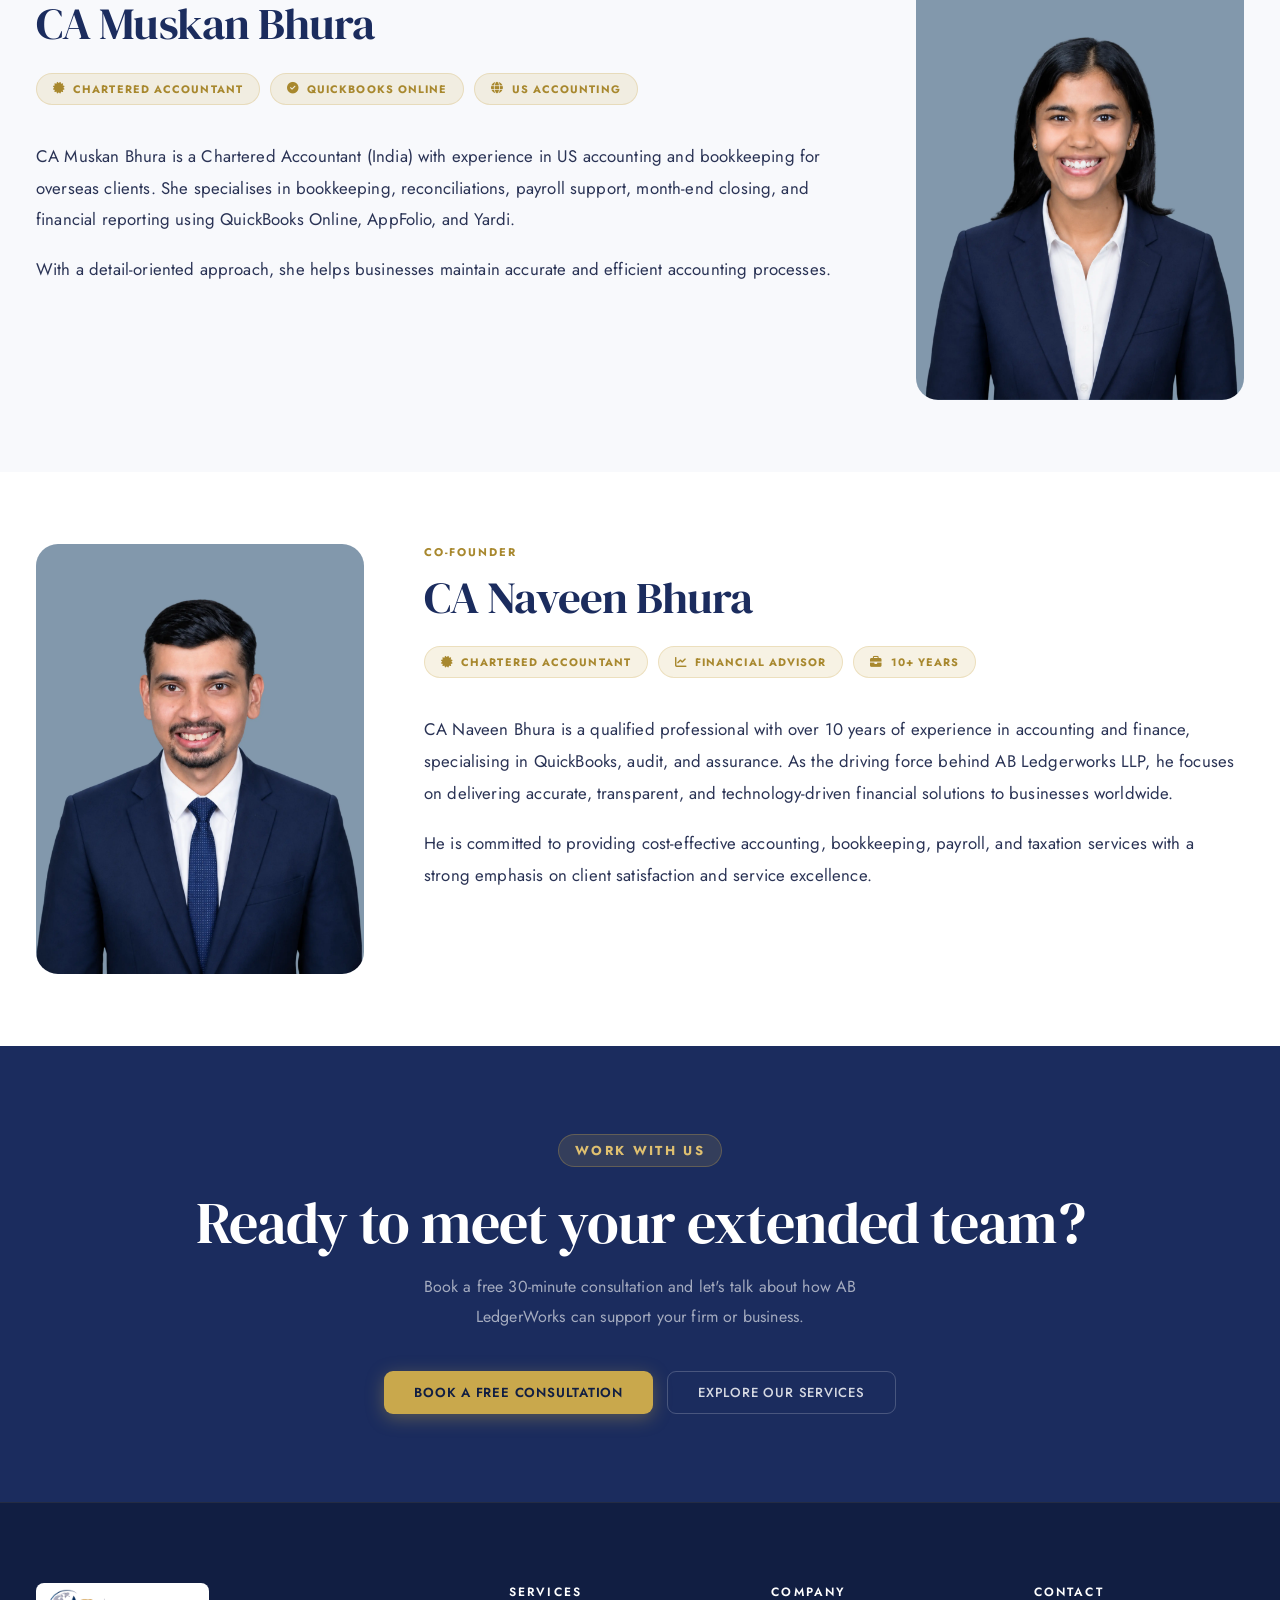
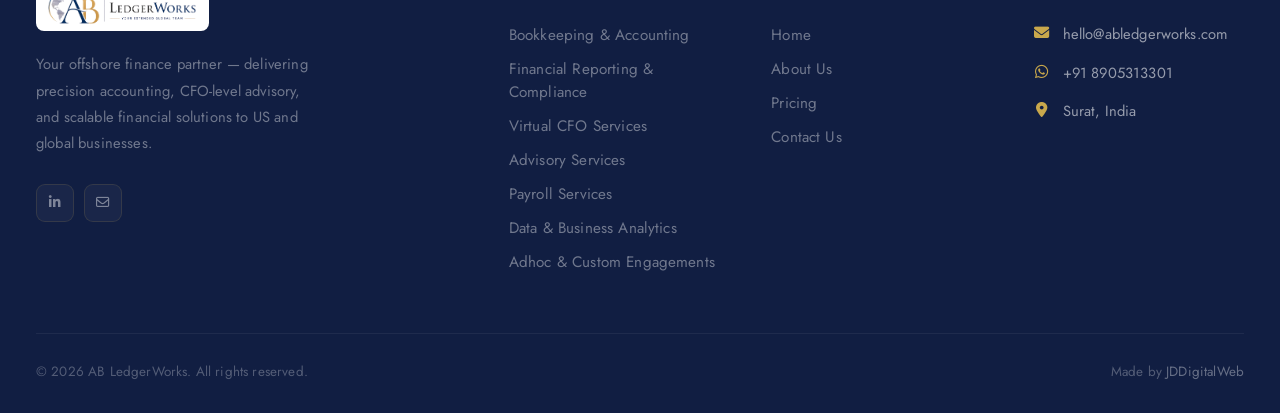
==== commit c7d236da: "Update content, team section, and tools grid - Rename Data Security card, update Why AB and services" ====
--- a/about.html
+++ b/about.html
@@ -7,6 +7,7 @@
 <link href="https://fonts.googleapis.com/css2?family=DM+Serif+Display:ital@0;1&family=Jost:wght@300;400;500;600&display=swap" rel="stylesheet">
 <link rel="stylesheet" href="https://cdnjs.cloudflare.com/ajax/libs/font-awesome/6.4.0/css/all.min.css">
 <link rel="stylesheet" href="css/global.css">
+<link rel="preload" as="image" href="images/about.webp" type="image/webp">
 <script src="js/layout.js" defer></script>
 <style>
 
@@ -16,7 +17,7 @@
   .about-hero {
     position: relative; height: 100vh; min-height: 560px;
     display: flex; align-items: center; overflow: hidden;
-    background-image: url('about.jpg');
+    background-image: url('images/about.webp');
     background-size: cover; background-position: center 35%;
   }
   .about-hero-overlay {
@@ -245,27 +246,28 @@
 
   .team-alt-bg {
     background: var(--off-white);
-    padding: 108px 0;
+    padding: 72px 0;
   }
   .team-white-bg {
     background: var(--white);
-    padding: 108px 0;
+    padding: 72px 0;
   }
 
   /* Content wider (3fr), image narrower (2fr); flip inverts the columns */
   .team-profile {
-    display: grid; grid-template-columns: 2fr 3fr;
-    gap: 72px; align-items: center;
-  }
-  .team-profile.flip { grid-template-columns: 3fr 2fr; }
+    display: grid; grid-template-columns: 1fr 2.5fr;
+    gap: 60px; align-items: stretch;
+  }
+  .team-profile.flip { grid-template-columns: 2.5fr 1fr; }
 
   .team-profile-photo {
     border-radius: var(--radius-lg); overflow: hidden;
     background: var(--grey-50);
+    min-height: 320px;
   }
   .team-profile-photo img {
-    width: 100%; display: block;
-    aspect-ratio: 4 / 5; object-fit: cover; object-position: center center;
+    width: 100%; height: 100%; display: block;
+    object-fit: cover; object-position: center center;
   }
 
   .team-profile.flip .team-profile-photo { order: 2; }
@@ -306,9 +308,9 @@
 
   @media (max-width: 900px) {
     .team-profile,
-    .team-profile.flip { grid-template-columns: 1fr; gap: 36px; }
-    .team-profile-photo { order: 1 !important; }
-    .team-profile-photo img { aspect-ratio: 4 / 5; object-position: center top; }
+    .team-profile.flip { grid-template-columns: 1fr; gap: 36px; align-items: start; }
+    .team-profile-photo { order: 1 !important; min-height: 0; aspect-ratio: 4 / 5; }
+    .team-profile-photo img { height: auto; aspect-ratio: 4 / 5; object-position: center top; }
     .team-profile-content { order: 2 !important; }
   }
 
@@ -408,7 +410,7 @@
       </div>
 
       <div class="who-visual">
-        <img src="about_section.jpg" alt="AB LedgerWorks at work">
+        <picture><source srcset="images/about-section.webp" type="image/webp"><img src="images/about-section.jpg" alt="AB LedgerWorks at work" loading="lazy"></picture>
       </div>
 
     </div>
@@ -520,7 +522,7 @@
     <!-- Mohit — photo left, content right -->
     <div class="team-profile">
       <div class="team-profile-photo">
-        <img src="mohit.png" alt="CA Mohit Asawa">
+        <picture><source srcset="images/mohit.webp" type="image/webp"><img src="images/mohit.png" alt="CA Mohit Asawa" loading="lazy"></picture>
       </div>
       <div class="team-profile-content">
         <div class="team-role-label">Co-Founder</div>
@@ -531,47 +533,21 @@
           <span class="team-tag"><i class="fa-solid fa-briefcase"></i> 10+ Years</span>
         </div>
         <div class="team-bio">
-          <p>CA Mohit Asawa is a highly qualified and experienced professional with over 10 years of expertise in accounting, auditing, finance, and taxation. As a Chartered Accountant and a certified QuickBooks expert, he combines strong technical knowledge with practical business insights.</p>
-          <p>He has advised founders and CEOs of small to mid-sized companies on accounting and financial reporting, helping them make informed financial decisions and strengthen their operations.</p>
-          <p>Known for his reliability and client-centric approach, Mohit has built a strong reputation for delivering consistent, high-quality results and maintaining long-term professional relationships.</p>
-        </div>
-      </div>
-    </div>
-
-  </div>
-</section>
-
-<!-- Naveen — off-white bg, content left, photo right -->
+          <p>CA Mohit Asawa is a qualified professional with 10+ years of experience in accounting, auditing, finance, and taxation. A Chartered Accountant and certified QuickBooks expert, he has advised founders and CEOs of small to mid-sized businesses on accounting and financial reporting to support better financial decisions and business growth.</p>
+          <p>Known for his reliable and client-focused approach, he consistently delivers high-quality results and builds long-term professional relationships.</p>
+        </div>
+      </div>
+    </div>
+
+  </div>
+</section>
+
+<!-- Muskan — off-white bg, content left, photo right -->
 <div class="team-alt-bg">
   <div class="container">
     <div class="team-profile flip">
       <div class="team-profile-photo">
-        <img src="mohit.png" alt="CA Naveen Bhura">
-      </div>
-      <div class="team-profile-content">
-        <div class="team-role-label">Co-Founder</div>
-        <div class="team-name">CA Naveen Bhura</div>
-        <div class="team-tags">
-          <span class="team-tag"><i class="fa-solid fa-certificate"></i> Chartered Accountant</span>
-          <span class="team-tag"><i class="fa-solid fa-circle-check"></i> QuickBooks Specialist</span>
-          <span class="team-tag"><i class="fa-solid fa-briefcase"></i> 10+ Years</span>
-        </div>
-        <div class="team-bio">
-          <p>CA Naveen Bhura is a qualified professional with over a decade of experience in the accounting and finance industry. He specialises in QuickBooks and brings a strong foundation in audit and assurance.</p>
-          <p>At AB Ledgerworks LLP, Naveen's vision is to empower businesses worldwide with accurate, transparent, and technology-driven financial solutions. Under his leadership, the firm combines deep domain expertise with modern tools to deliver end-to-end accounting services aligned with each client's growth journey.</p>
-          <p>He is committed to providing cost-effective solutions across accounting, bookkeeping, payroll, and taxation, while maintaining a strong focus on client satisfaction and consistent service excellence.</p>
-        </div>
-      </div>
-    </div>
-  </div>
-</div>
-
-<!-- Muskan — white bg, photo left, content right -->
-<section class="team-white-bg">
-  <div class="container">
-    <div class="team-profile">
-      <div class="team-profile-photo">
-        <img src="muskan.jpg" alt="CA Muskan Bhura">
+        <picture><source srcset="images/muskan.webp" type="image/webp"><img src="images/muskan.webp" alt="CA Muskan Bhura" loading="lazy"></picture>
       </div>
       <div class="team-profile-content">
         <div class="team-role-label">Co-Founder</div>
@@ -582,9 +558,32 @@
           <span class="team-tag"><i class="fa-solid fa-globe"></i> US Accounting</span>
         </div>
         <div class="team-bio">
-          <p>CA Muskan Bhura is a qualified Chartered Accountant (India) with experience in US accounting and bookkeeping for overseas clients.</p>
-          <p>At AB Ledgerworks LLP, she brings expertise in end-to-end bookkeeping, reconciliations, month-end close, payroll support, and financial reporting using platforms such as QuickBooks Online, AppFolio, and Yardi.</p>
-          <p>With a detail-oriented and reliable approach, she helps businesses maintain accurate financial records and efficient accounting processes while supporting international clients.</p>
+          <p>CA Muskan Bhura is a Chartered Accountant (India) with experience in US accounting and bookkeeping for overseas clients. She specialises in bookkeeping, reconciliations, payroll support, month-end closing, and financial reporting using QuickBooks Online, AppFolio, and Yardi.</p>
+          <p>With a detail-oriented approach, she helps businesses maintain accurate and efficient accounting processes.</p>
+        </div>
+      </div>
+    </div>
+  </div>
+</div>
+
+<!-- Naveen — white bg, photo left, content right -->
+<section class="team-white-bg">
+  <div class="container">
+    <div class="team-profile">
+      <div class="team-profile-photo">
+        <picture><source srcset="images/naveen.webp" type="image/webp"><img src="images/naveen.webp" alt="CA Naveen Bhura" loading="lazy"></picture>
+      </div>
+      <div class="team-profile-content">
+        <div class="team-role-label">Co-Founder</div>
+        <div class="team-name">CA Naveen Bhura</div>
+        <div class="team-tags">
+          <span class="team-tag"><i class="fa-solid fa-certificate"></i> Chartered Accountant</span>
+          <span class="team-tag"><i class="fa-solid fa-chart-line"></i> Financial Advisor</span>
+          <span class="team-tag"><i class="fa-solid fa-briefcase"></i> 10+ Years</span>
+        </div>
+        <div class="team-bio">
+          <p>CA Naveen Bhura is a qualified professional with over 10 years of experience in accounting and finance, specialising in QuickBooks, audit, and assurance. As the driving force behind AB Ledgerworks LLP, he focuses on delivering accurate, transparent, and technology-driven financial solutions to businesses worldwide.</p>
+          <p>He is committed to providing cost-effective accounting, bookkeeping, payroll, and taxation services with a strong emphasis on client satisfaction and service excellence.</p>
         </div>
       </div>
     </div>
